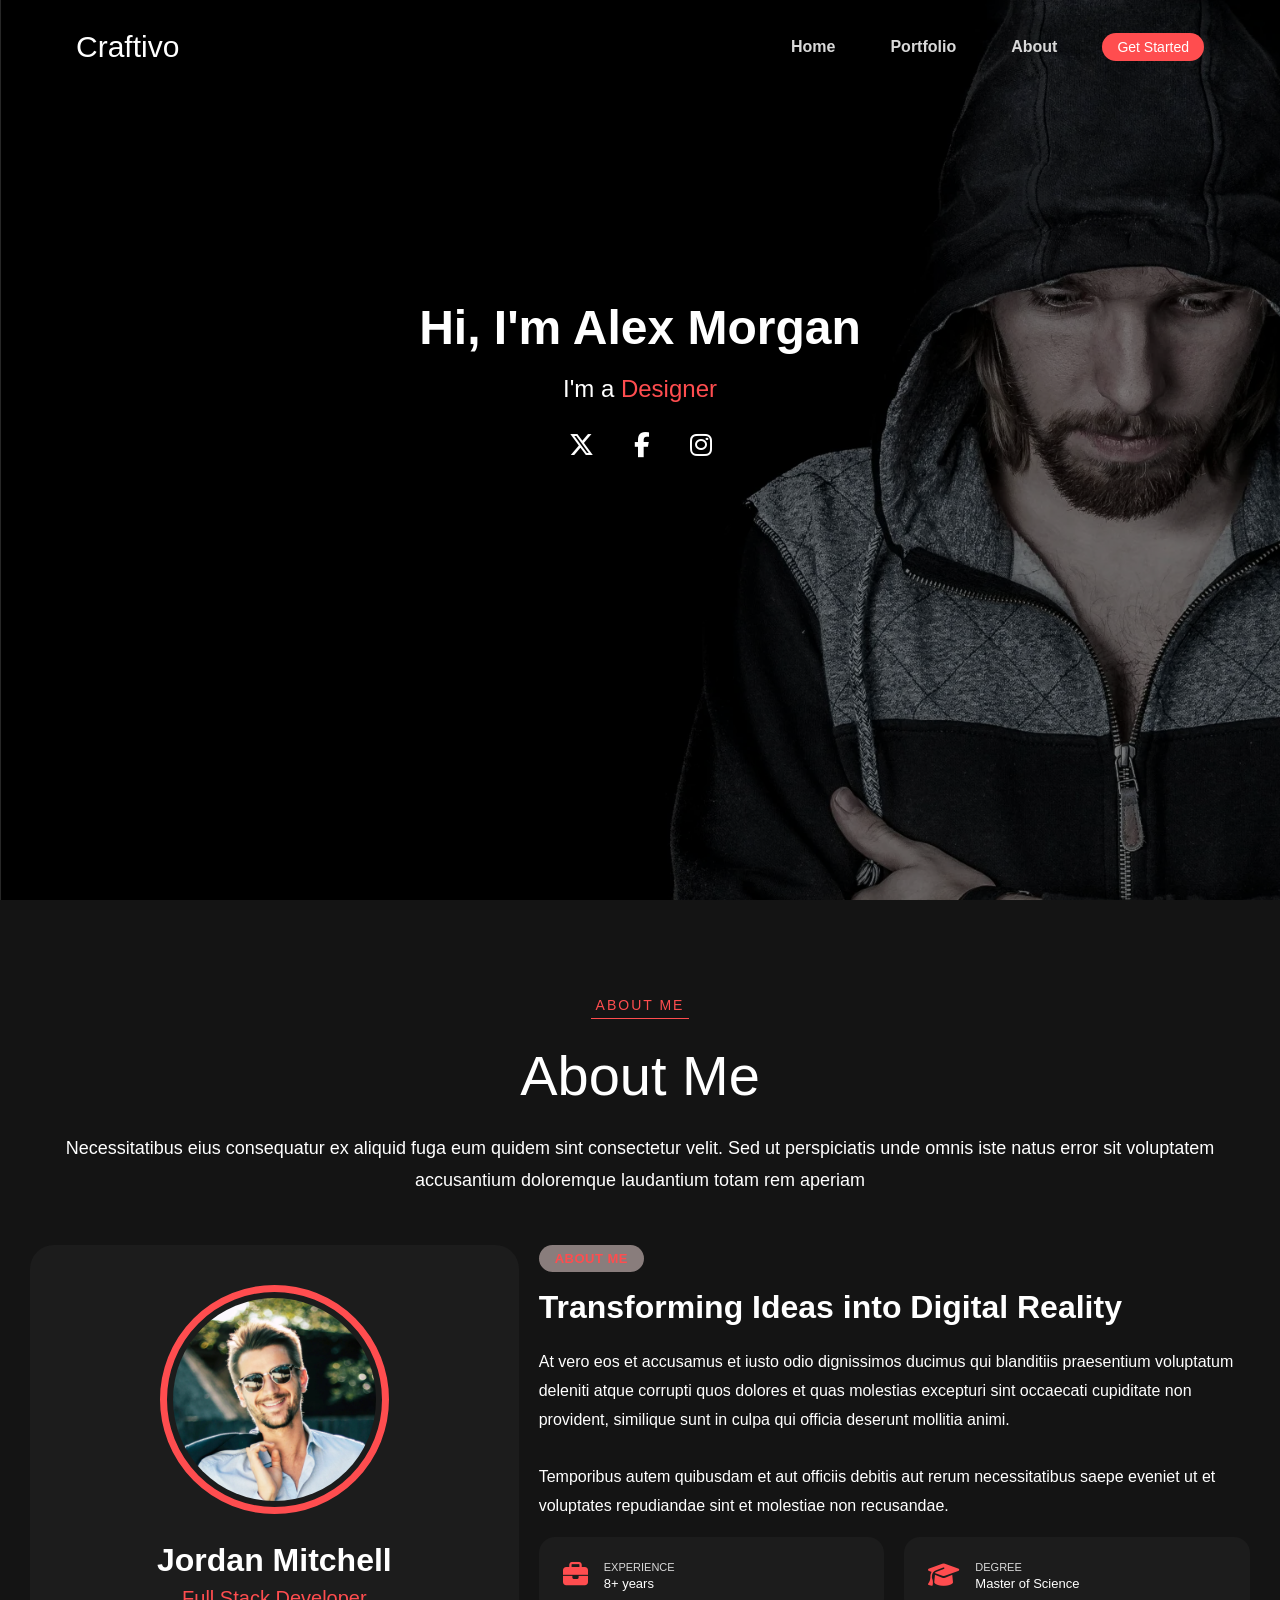
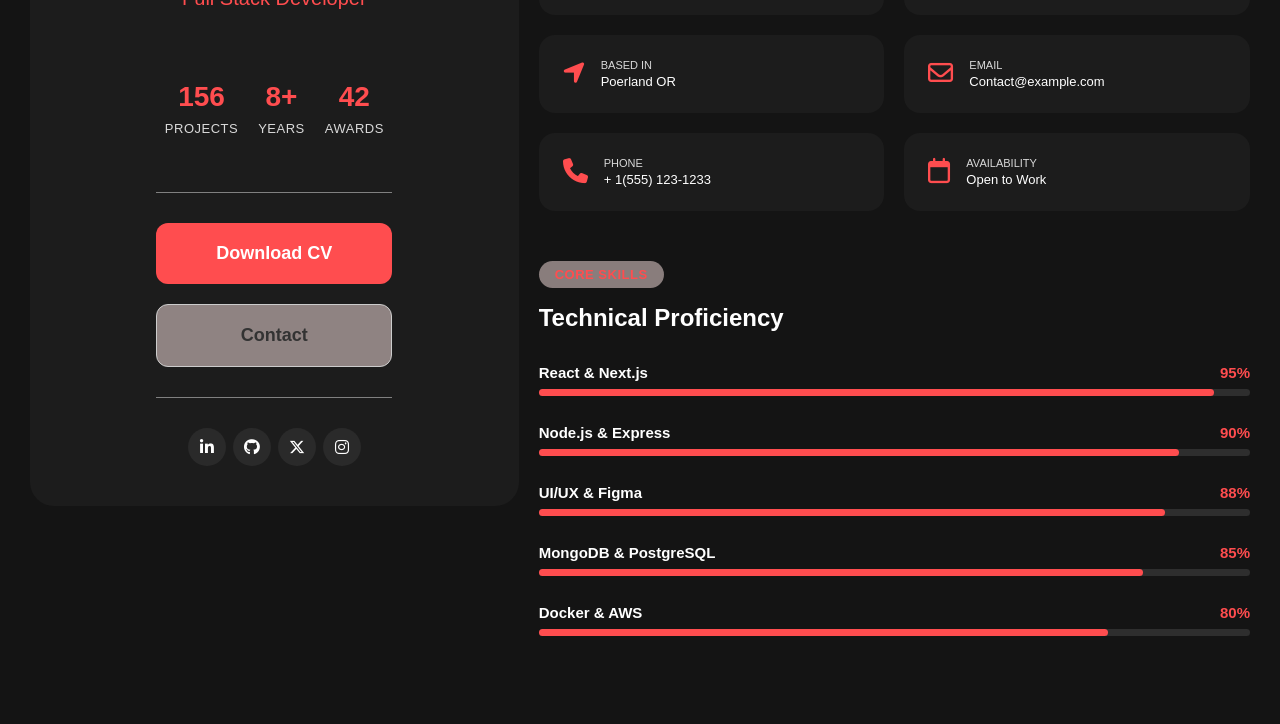
==== Craftivo/index.html @ c850dfc3 "20_Mar_heroSection_aboutSection" ====
<!DOCTYPE html>
<html lang="en">

<head>
    <meta charset="UTF-8">
    <meta name="viewport" content="width=device-width, initial-scale=1.0">
    <title>Craftivo </title>
    <link rel="stylesheet" href="style.css">
    <link rel="stylesheet" href="https://cdnjs.cloudflare.com/ajax/libs/font-awesome/6.5.0/css/all.min.css">
</head>

<body>

    <header class="top-header">
        <div class="header-container">

            <!-- LOGO -->
            <a href="#" class="header-logo">
                <h1>Craftivo</h1>
            </a>

            <!-- NAVIGATION -->
            <nav class="nav-bar">
                <ul class="nav-links">
                    <li><a href="">Home</a></li>
                    <li><a href="">Portfolio</a></li>
                    <li><a href="">About</a></li>
                </ul>

                <a href="#" class="cta-btn">Get Started</a>
            </nav>

        </div>
    </header>

    <!-- Hero -->
    <main>

        <section class="hero">
            <div class="hero-container">

                <h2>Hi, I'm Alex Morgan</h2>

                <p class="hero-role">
                    I'm a <span>Designer</span>
                </p>

                <div class="social-icons">
                    <i class="fa-brands fa-x-twitter"></i>
                    <i class="fa-brands fa-facebook-f"></i>
                    <i class="fa-brands fa-instagram"></i>
                    <!-- <i class="fa-brands fa-square-linkedin"></i> -->
                </div>

            </div>
        </section>

        <!-- About Me -->

        <section class="aboutMe-sec">
            <div class="aboutMe-txt-top">
                <p class="red-txt">
                    ABOUT ME
                </p>
                <h2>
                    About Me
                </h2>

                <p class="aboutMe-desc">
                    Necessitatibus eius consequatur ex aliquid fuga eum quidem sint consectetur velit. Sed ut
                    perspiciatis
                    unde omnis iste natus error sit voluptatem accusantium doloremque laudantium totam rem aperiam
                </p>
            </div>

            <div class="about-content">
                <!-- left -->
                <aside class="profile-card">
                    <div class="profile-img">
                        <img src="assets/profile_card.webp">
                    </div>

                    <h3>Jordan Mitchell</h3>
                    <p class="role">Full Stack Developer</p>

                    <div class="stats">
                        <div class="stat-item">
                            <h4>156</h4>
                            <span>Projects</span>
                        </div>
                        <div class="stat-item">
                            <h4>8+</h4>
                            <span>Years</span>
                        </div>
                        <div class="stat-item">
                            <h4>42</h4>
                            <span>Awards</span>
                        </div>
                    </div>
                    <div class="dwnd-contact-btn">
                        <a href="#" class="btn primary">Download CV</a>
                        <a href="#" class="btn secondary">Contact</a>
                    </div>

                    <div class="card-social-icons">
                        <i class="fa-brands fa-linkedin-in"></i>
                        <i class="fa-brands fa-github"></i>
                        <i class="fa-brands fa-x-twitter"></i>
                        <i class="fa-brands fa-instagram"></i>
                    </div>
                </aside>

                <!-- right -->
                <div class="about-right">
                    <header class="bio-section">
                        <h5 class="section-tag">ABOUT ME</h5>
                        <h2>
                            Transforming Ideas into Digital Reality
                        </h2>
                        <p>
                            At vero eos et accusamus et iusto odio dignissimos ducimus qui blanditiis praesentium
                            voluptatum deleniti atque corrupti quos dolores et quas molestias excepturi sint occaecati
                            cupiditate non provident, similique sunt in culpa qui officia deserunt mollitia animi.
                            <br><br>
                            Temporibus autem quibusdam et aut officiis debitis aut rerum necessitatibus saepe eveniet ut
                            et voluptates repudiandae sint et molestiae non recusandae.
                        </p>

                    </header>

                    <div class="details-grid">

                        <div class="detail-item">
                            <i class="fa-solid fa-briefcase"></i>
                            <div class="detail-text">
                                <span>
                                    EXPERIENCE
                                </span>
                                <strong>8+ years </strong>
                            </div>
                        </div>



                        <div class="detail-item">
                            <i class="fa-solid fa-graduation-cap"></i>
                            <div class="detail-text">
                                <span>
                                    DEGREE
                                </span>
                                <strong>Master of Science </strong>
                            </div>
                        </div>



                        <div class="detail-item">
                            <i class="fa-solid fa-location-arrow"></i>
                            <div class="detail-text">
                                <span>
                                    BASED IN
                                </span>
                                <strong> Poerland OR</strong>
                            </div>
                        </div>



                        <div class="detail-item">
                            <i class="fa-regular fa-envelope"></i>
                            <div class="detail-text">
                                <span>
                                    EMAIL
                                </span>
                                <strong> Contact@example.com</strong>
                            </div>
                        </div>



                        <div class="detail-item">
                            <i class="fa-solid fa-phone"></i>
                            <div class="detail-text">
                                <span>
                                    PHONE
                                </span>
                                <strong> + 1(555) 123-1233</strong>
                            </div>
                        </div>



                        <div class="detail-item">
                            <i class="fa-regular fa-calendar"></i>
                            <div class="detail-text">
                                <span>
                                    AVAILABILITY
                                </span>
                                <strong> Open to Work</strong>
                            </div>
                        </div>



                    </div>

                    
                    <div class="tech-proficiency">
                        <h5 class="section-tag">CORE SKILLS</h5>
                        <h2 class="skills-heading">Technical Proficiency</h2>

                        <div class="skill-list">

                            <div class="skill-item">
                                <div class="skill-label">
                                    <span>React & Next.js</span>
                                    <span class="skill-percent">95%</span>
                                </div>
                                <div class="skill-bar">
                                    <div class="skill-fill" style="width: 95%;"></div>
                                </div>
                            </div>

                            <div class="skill-item">
                                <div class="skill-label">
                                    <span>Node.js & Express</span>
                                    <span class="skill-percent">90%</span>
                                </div>
                                <div class="skill-bar">
                                    <div class="skill-fill" style="width: 90%;"></div>
                                </div>
                            </div>

                            <div class="skill-item">
                                <div class="skill-label">
                                    <span>UI/UX & Figma</span>
                                    <span class="skill-percent">88%</span>
                                </div>
                                <div class="skill-bar">
                                    <div class="skill-fill" style="width: 88%;"></div>
                                </div>
                            </div>

                            <div class="skill-item">
                                <div class="skill-label">
                                    <span>MongoDB & PostgreSQL</span>
                                    <span class="skill-percent">85%</span>
                                </div>
                                <div class="skill-bar">
                                    <div class="skill-fill" style="width: 85%;"></div>
                                </div>
                            </div>

                            <div class="skill-item">
                                <div class="skill-label">
                                    <span>Docker & AWS</span>
                                    <span class="skill-percent">80%</span>
                                </div>
                                <div class="skill-bar">
                                    <div class="skill-fill" style="width: 80%;"></div>
                                </div>
                            </div>

                        </div>
                    </div>
                </div>
            </div>
            </div>


        </section>





    </main>
</body>

</html>
---- Craftivo/style.css ----
*{
    margin:0;
    padding:0;
    box-sizing:border-box;
}

body{
    font-family: Arial, Helvetica, sans-serif;
}


/* CENTER CONTENT */
.header-container{
    padding: 0 12px;
    width:90%;
    max-width:1200px;
    margin:auto;
    
}

.top-header{
    position: absolute;
    padding:30px 0;
    z-index: 1000;
    background: transparent;
    top:0;
    /* left:0; */
    width:100%; 
    color: white;
    
}

/* FLEX LAYOUT */
.top-header .header-container{
    display:flex;
    justify-content:space-between;
    align-items:center;
}

.header-logo{
    text-decoration:none;
    color:white;
}

.header-logo h1{
    font-size:30px;
    margin: 0;
    font-weight: 400;
    
}

.nav-bar{
    display:flex;
    align-items:center;
    gap:30px;

   
}

.nav-links{
    list-style:none;
    display:flex;
    gap:25px;
}

.nav-links a{
    text-decoration:none;
    color:#d9d9d9;
    font-weight:600;
    padding: 18px 15px; 
    font-size: 16px;
}

.cta-btn{
    text-decoration:none;
    background:#ff4d4f;
    color:white;
    padding:6px 15px;
    border-radius:50px;
    font-size:14px;
    
}

.nav-links li a:hover{
    color: #ff4d4f;
}



@media (max-width: 1024px){
    
}

@media (max-width:768px){
    .nav-links{
        
        display: none;
    }
}

@media (max-width: 480px){
    .nav-links{
        display: none;
    }
}


/* Hero */

.hero{
    box-sizing: border-box;
    width: 100%;
    padding-top: 150px;
    height: 100vh;  
    background-image: url("assets/profile-bg-5.webp");
    color: white;
    background-size: cover;
    background-repeat: no-repeat;
    position: relative;
    

}

.hero-container{
    max-width: 100%;
    position: relative;
    z-index: 2;
    display: flex;
    flex-direction: column;
    align-items: center;
    gap: 20px;
    text-align: center;
    top:20%;
}

.hero-container h2{
    font-size: 48px;
    font-weight: 700;
    color: white;
    
    
}

.hero-container p{
    font-size: 24px;
}

.hero::before{
    content:"";
    position:absolute;
    inset:0;
    background:rgba(0,0,0,0.5);
}

.hero-role span{
    color: #ff4d4f;
}

.social-icons{
    display: flex;
    gap: 20px;
}
.social-icons i {
    font-size: 25px;
    /* border: 1px solid white; */
    background: transparent;
    border-radius: 50%;
    padding: 10px;
}


@media (max-width: 1024px) {
    .hero-container h2 {
        font-size: 42px;
    }
 
    .hero-container p {
        font-size: 22px;
    }
    .hero{
        background-position: center;
        background-size: cover;
    }
}
 
@media (max-width: 768px) {
    .hero {
        background-position: center;
        height: 100vh;
    }
 
    .hero-container h2 {
        font-size: 36px;
    }
 
    .hero-container p {
        font-size: 20px;
    }
 
    .social-icons i {
        font-size: 20px;
    }
}
 
@media (max-width: 480px) {
    .hero {
        background-position: center;
        text-align: center;
    }
 
    .hero-container {
        justify-content: center;
        align-items: center;
        width: 100%;
        top: 15%;
    }
 
    .hero-container h2 {
        font-size: 28px;
    }
 
    .hero-role {
        font-size: 18px;
    }
 
    .social-icons i {
        font-size: 16px;
    }
}

                /* About Me Section */

.aboutMe-sec{
    background: #141414;
    color: white;
    max-width: 100%;
    padding: 60px 0;
    box-sizing: border-box;
}

.aboutMe-txt-top{
    text-align: center;
    margin: 32px;
    display: flex;
    flex-direction: column;
    align-items: center;
    justify-content: center;
    gap: 24px;
    box-sizing: border-box;
}

.red-txt{
    font-size: 14px;
    color: #ff4d4f;
    font-weight: 400px;
    letter-spacing: 2px;
    border-bottom: 1px solid #ff4d4f;
    padding: 5px;
}

.aboutMe-txt-top h2{
    font-size: 56px;
    font-weight: 300;
}

.aboutMe-desc{
padding: 0 18px;
font-size: 18px;
line-height: 1.8;
color: color-mix(in srgb, var(--default-color), transparent 25%);
text-align: center;
}
        /* About me section left */

.about-content{
    display: flex;
    gap:20px;
    align-items: flex-start;
    /* background: ; */
    margin:48px 30px 0;
    
}

.profile-card{
    box-sizing: border-box;
    background: #1c1c1c;
    padding:40px;
    border-radius: 24px;
    /* position: sticky; */
    top: 100px;
    display: flex;
    flex-direction: column;
    align-items: center;
    justify-content: center;
}

.profile-img{
        width: 80%;
        height: 80%;
    margin: 0 auto 24px;
    align-self: center;
    box-sizing: border-box;
    text-align: center;

}

.profile-img img{
    align-self: center;
    width:70%;
    height: 70%;
    border: 7px solid #ff4d4f;
    border-radius: 50%;
    padding: 6px;
    
}

.profile-card h3{
    font-size: 200%;
    font-weight: 700;
    margin-bottom: 8px;
    text-align: center;
}

.profile-card .role{
    font-size: 20px;
    color: #ff4d4f;
    margin-bottom: 16px;
    font-weight: 500;
}

.stats {
    display: flex;
    justify-content: space-between;
    margin: 25px 0;
    gap:20px;
    padding: 30px 0;
    /* border-bottom: 1px solid #d9d9d9; */
}

.stat-item{
    text-align: center;
}

.stats h4 {
    font-size: 28px;
    font-weight: 700;
    color: #ff4d4f;
    margin-bottom: 6px;
}

.stats span {
    font-size: 13px;
    color: #d9d9d9;
    text-transform: uppercase;
    letter-spacing: 0.5px;
    margin: 0;
}

.dwnd-contact-btn{
    display: flex;
    flex-direction: column;
    gap: 10px;
    padding: 30px 0;
    border-top: 1px  solid gray;
    border-bottom: 1px  solid gray;
    margin: 0;
}
.btn {
    
    text-align: center;
    display: block;
    text-decoration: none;
    padding: 20px 60px;
    border-radius: 12px;
    margin-top: 10px;
    font-weight: 600;
    text-decoration: none;
    transition: all 0.3s ease;
    font-size: 18px;
    transition: 0.3s ease;
}
.btn:hover{
    transform: translateY(-3px);
    /* background: #8f8382; */
}

.primary {
    background: #ff4d4f;
    color: white;
    margin: 0;
}

.secondary {
    border: 1px solid #ccc;
    color: #333;
    background: #8f8382;
}

.card-social-icons{
    display: flex;
    padding-top: 30px;
    gap: 7px;
}

.card-social-icons i {

    font-size: 16px;
    color: white;
    background: #2a2a2a;
    border-radius: 50%;
    width: 38px;
    height: 38px;
    display: flex;
    align-items: center;
    justify-content: center;
    cursor: pointer;
    transition: 0.2s;
}

.card-social-icons i:hover {
    background: #ff4d4f;
}



/* About section right */
.about-right{
    background: #141414;
    box-sizing: border-box;
}


   .section-tag {
    display: inline-block;
    padding: 6px 16px;
    color: #ff4d4f;
    font-size: 13px;
    font-weight: 600;
    text-transform: uppercase;
    letter-spacing: 0.5px;
    margin-bottom: 16px;
    border-radius: 20px;
    background: #8f8382f3 ;
}

.bio-section h2 {
    font-size: 32px;
    font-weight: 700;
    color: white;
    margin-bottom: 22px;
    line-height: 1.2;
} 

.bio-section p{
    font-size: 16px;
    line-height: 1.8;
    color: white;
    margin-bottom: 16px;
}

.details-grid{
    display: grid;
    grid-template-columns: repeat(2, 1fr);
    gap: 20px;
    margin-bottom: 50px;

}


.detail-item{
    padding: 24px;
    display:flex;
    align-items: center;
    gap:16px;
    background: #1c1c1c;
    border: 1px solid #d9d9d9 transparent 92%;
    transition: 0.3s ease;
    border-radius: 16px;
    transition: 0.3s ease;
    cursor: pointer;
}

.detail-item:hover{
    transform: translateY(-3px);
    border: 1px solid #ff4d4f;
}

.detail-item i{
    font-size: 25px;
    color: #ff4d4f;
}

.detail-text{
    display: flex;
    flex-direction: column;
    gap: 3px;
}

.detail-text span{
    font-size: 11px;
    color: #d9d9d9;
}

.detail-text strong{
    font-size: 13px;
    font-weight: 100;
}

@media (max-width: 1024px) {
    .aboutMe-txt-top h2 { font-size: 44px; }
 
    .about-content {
        margin: 40px 20px 0;
        gap: 16px;
    }
 
    .profile-card {
        width: 260px;
        padding: 28px 18px;
    }
 
    .bio-section h2 { font-size: 26px; }
 
    /* 2-col grid stays, fits well at 1024 */
    .details-grid { grid-template-columns: repeat(2, 1fr); }
}
 
@media (max-width: 768px) {
    .aboutMe-txt-top h2 { font-size: 36px; }
    .aboutMe-desc { font-size: 16px; }
 
    
    .about-content {
        flex-direction: column;
        align-items: center;
        margin: 32px 16px 0;
        gap: 28px;
    }
 
    .profile-card {
        position: static;   
        width: 100%;
        max-width: 500px;
        padding: 32px 24px;
    }
    
    .stats{
        padding: 30px 0;
        gap: 20px;
        margin:0;
        width: 100%;
    }

    .dwnd-contact-btn{
        width:100%;
    }
   
    .profile-card .card-social-icons {
        display: flex;
    }
 
    .about-right { 
        width: 100%; 
        padding: 20px;
    }
 
    
    .details-grid { grid-template-columns: 1fr; }
}
 
@media (max-width: 480px) {
    .aboutMe-sec { padding: 40px 0 60px; }
 
    .aboutMe-txt-top {
        gap: 16px;
        margin: 20px auto;
    }
 
    .aboutMe-txt-top h2 { font-size: 26px; }
    .aboutMe-desc { font-size: 14px; }
 
    .about-content {
        margin: 20px 12px 0;
        gap: 20px;
    }
 
    .profile-card {
        border-radius: 16px;
        padding: 24px 16px;
    }
 
    .profile-img img {
        width: 110px;
        height: 110px;
    }
 
    .profile-card h3 { font-size: 20px; }
    .profile-card .role { font-size: 14px; }
    .stats h4 { font-size: 22px; }
    .stats span { font-size: 11px; }
 
    .btn {
        font-size: 14px;
        padding: 12px 16px;
    }
 
    .bio-section h2 { font-size: 22px; }
    .bio-section p  { font-size: 14px; }
 
    .details-grid { gap: 10px; }
 
    .detail-item {
        padding: 14px;
        border-radius: 12px;
    }
 
    .detail-item i    { font-size: 18px; }
    .detail-text strong { font-size: 13px; }
}

                /*About Me right> tech proficinecy  */
 
.tech-proficiency {
    margin-top: 40px;
}

.skills-heading {
    font-size: 24px;
    font-weight: 700;
    color: white;
    margin-bottom:32px;
    
}

.skill-list {
    display: flex;
    flex-direction: column;
    /* gap: 22px; */
    /* margin-bottom: 28px; */
}

.skill-item {
    display: flex;
    flex-direction: column;
    gap: 8px;
    margin-bottom: 28px;
}

.skill-label {
    display: flex;
    justify-content: space-between;
    font-size: 15px;
    font-weight: 400;
}
 
.skill-label span {
    font-size: 15px;
    font-weight: 600;
    color: white;
}
 
.skill-percent {
    color: #ff4d4f !important;
}
 
.skill-bar {
    width: 100%;
    height: 7px;
    background: #2e2e2e;
    border-radius: 9px;
}
 

.skill-fill {
    height: 100%;
    background: #ff4d4f;
    border-radius: 9px;
}
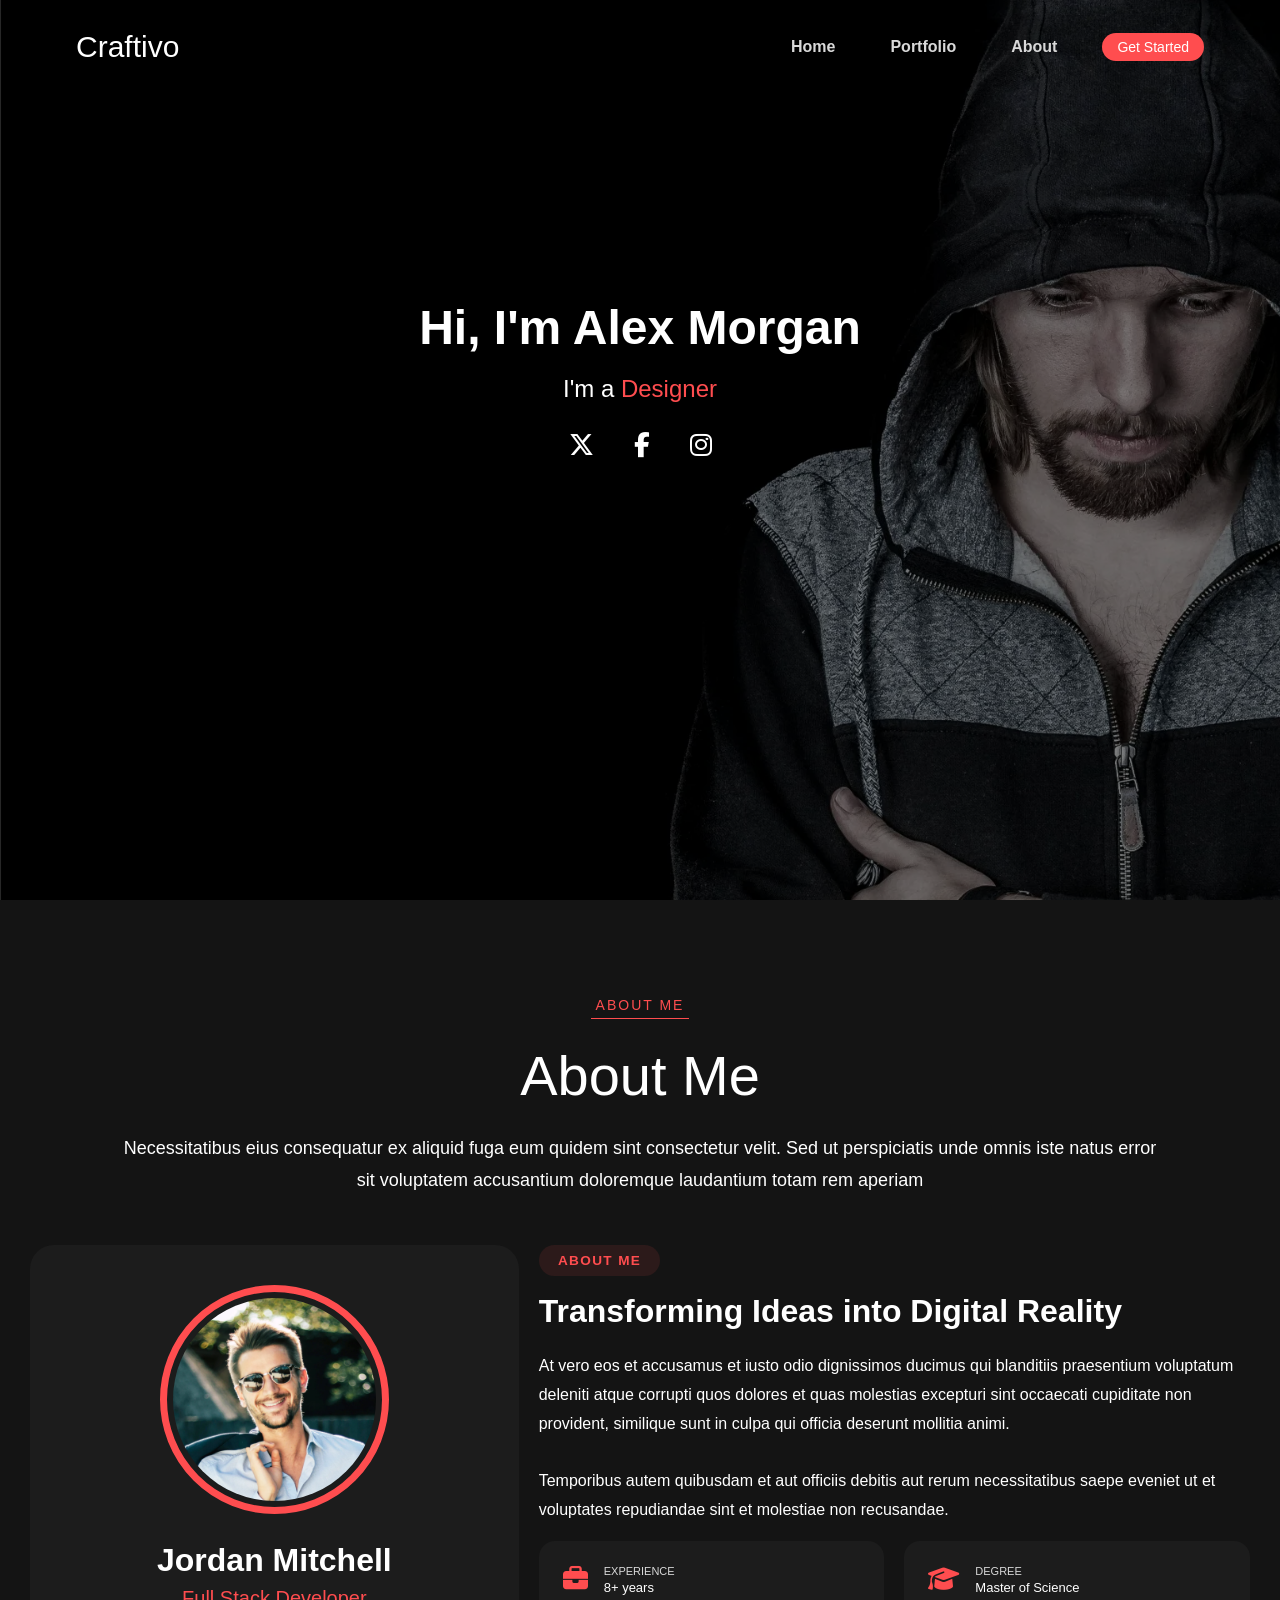
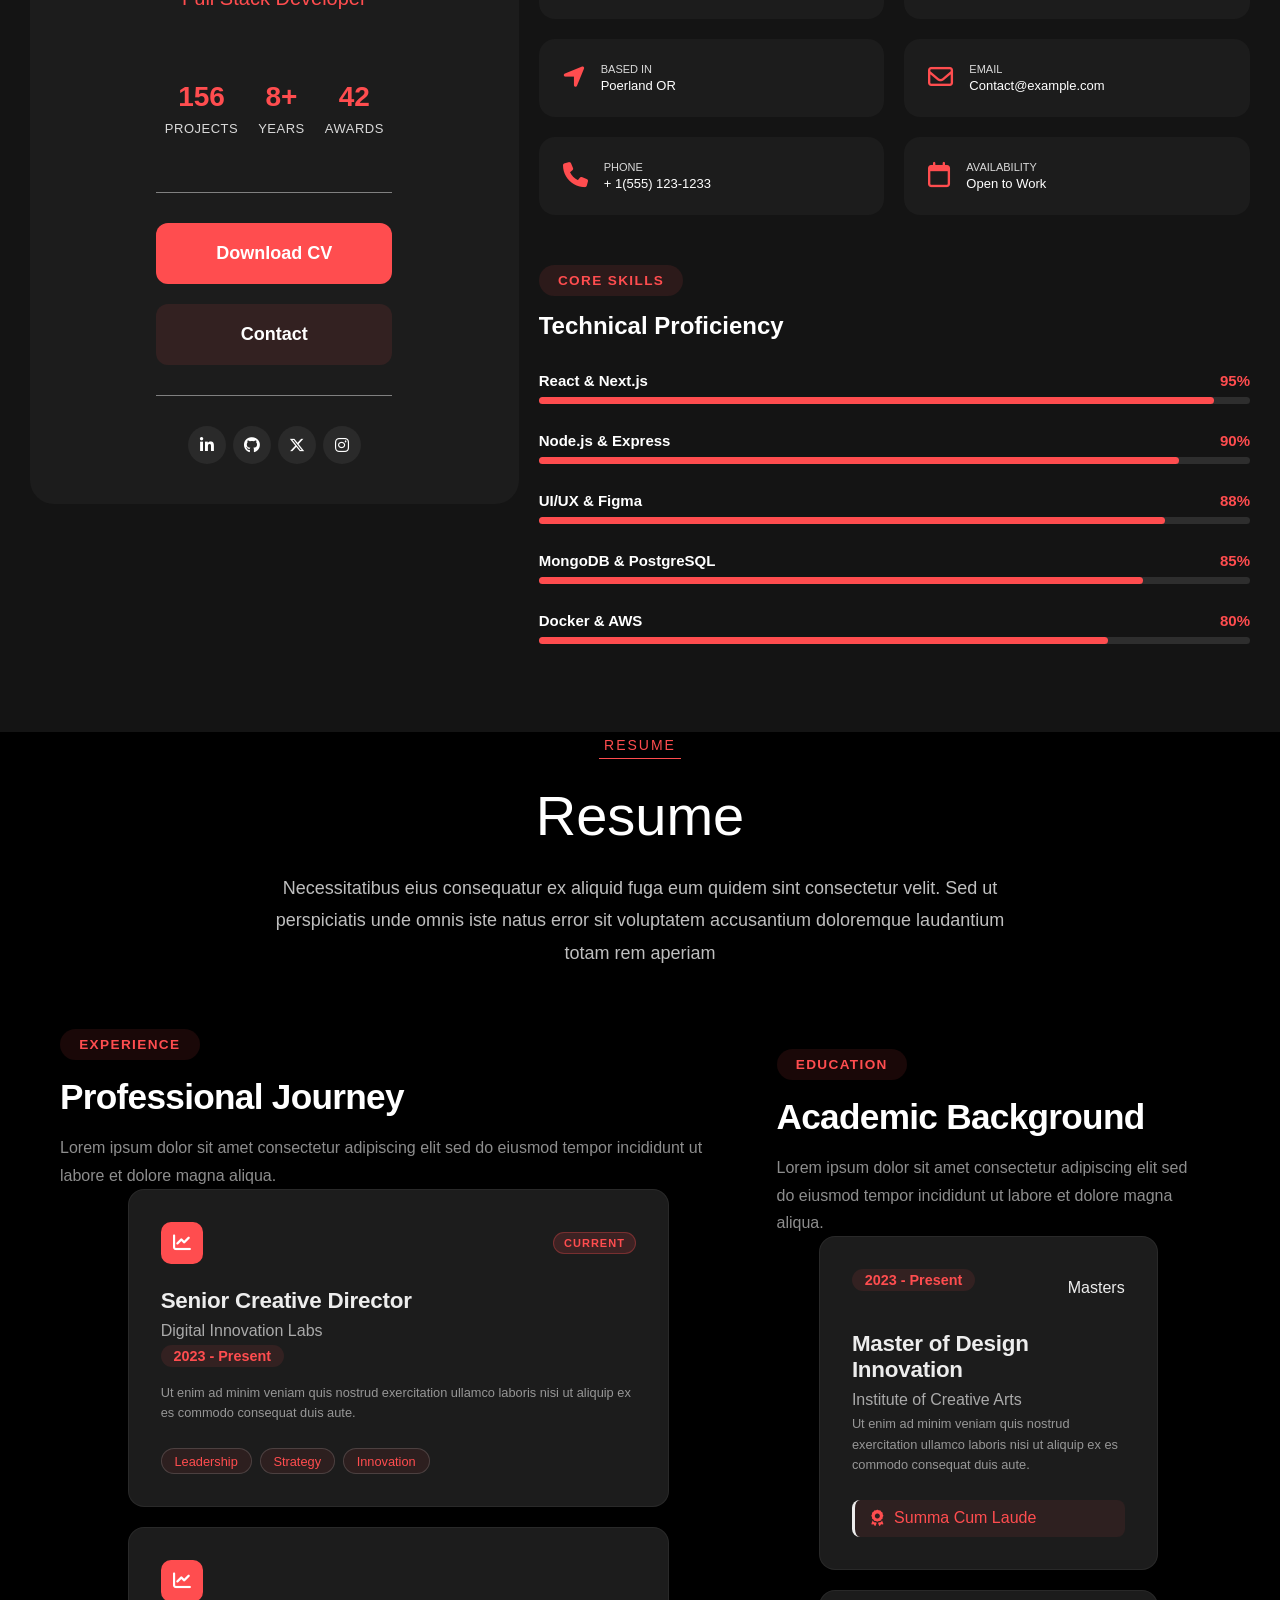
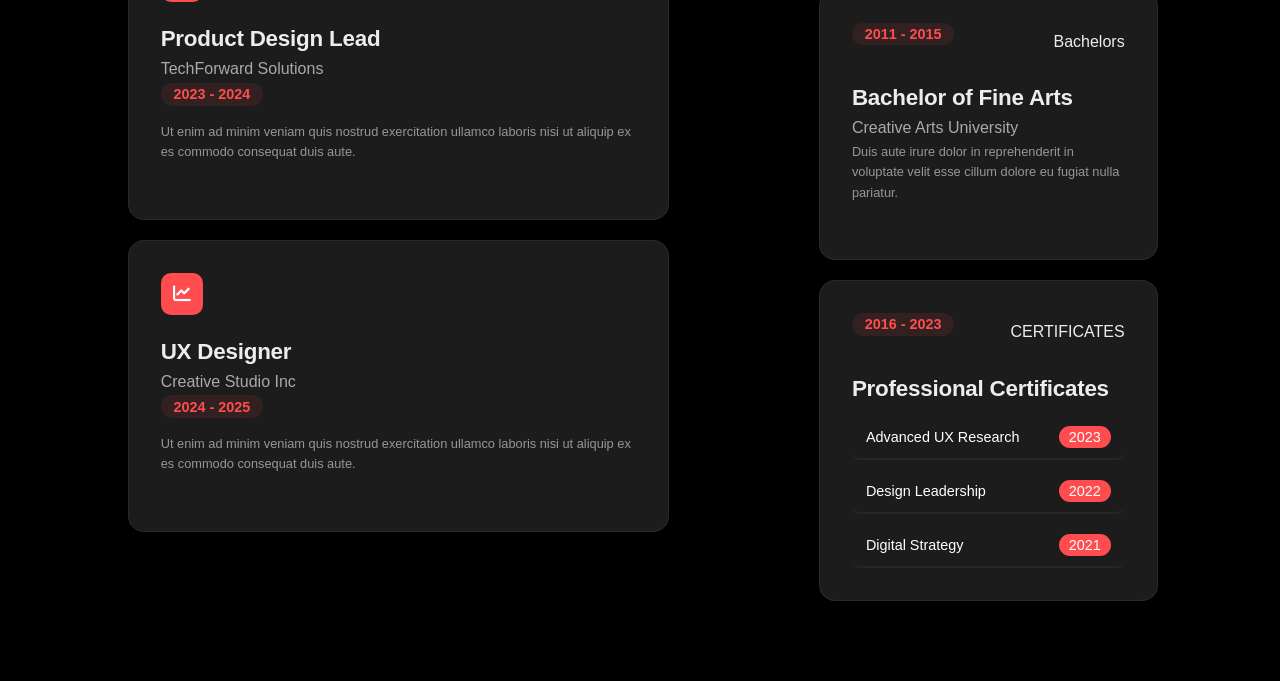
==== commit d08a5dcd: "Added Resume Section and responsive for above sections" ====
--- a/Craftivo/index.html
+++ b/Craftivo/index.html
@@ -204,7 +204,7 @@
 
                     </div>
 
-                    
+
                     <div class="tech-proficiency">
                         <h5 class="section-tag">CORE SKILLS</h5>
                         <h2 class="skills-heading">Technical Proficiency</h2>
@@ -270,6 +270,165 @@
 
         </section>
 
+        <section class="resume-section">
+
+            
+                <div class="resume-txt-top">
+                <p class="resume-red-txt">
+                    RESUME
+                </p>
+                <h2>
+                    Resume
+                </h2>
+
+                <p class="resume-desc">
+                    Necessitatibus eius consequatur ex aliquid fuga eum quidem sint consectetur velit. Sed ut
+                    perspiciatis
+                    unde omnis iste natus error sit voluptatem accusantium doloremque laudantium totam rem aperiam
+                </p>
+            </div>
+            
+
+            <div class="resume-content">
+                <!-- Resume Left -->
+
+                <div class="resume-content-left">
+
+                    <div class="resume-left heading">
+                        <h5 class="section-tag">EXPERIENCE</h5>
+                        <h2 class="resume-title">Professional Journey</h2>
+                        <p class="resume-dec">Lorem ipsum dolor sit amet consectetur adipiscing elit sed do eiusmod
+                            tempor
+                            incididunt ut labore et dolore magna aliqua.</p>
+                    </div>
+                    <!--Resume Left cards  -->
+                    <div class="resume-card-section">
+
+                        <div class="resume-card">
+                            <div class="resume-card-header">
+                                <div class="resume-icon">
+                                    <i class="fa-solid fa-chart-line"></i>
+                                </div>
+                                <span class="resume-badge current">CURRENT</span>
+                            </div>
+                            <h3>Senior Creative Director</h3>
+                            <p class="resume-company">Digital Innovation Labs</p>
+                            <span class="resume-date">2023 - Present</span>
+                            <p class="resume-card-desc">Ut enim ad minim veniam quis nostrud exercitation ullamco
+                                laboris nisi ut aliquip ex es commodo consequat duis aute.</p>
+                            <div class="resume-tags">
+                                <button class="tag">Leadership</button>
+                                <button class="tag">Strategy</button>
+                                <button class="tag">Innovation</button>
+                            </div>
+                        </div>
+
+                        <div class="resume-card">
+                            <div class="resume-card-header">
+                                <div class="resume-icon">
+                                    <i class="fa-solid fa-chart-line"></i>
+                                </div>
+                                
+                            </div>
+                            <h3>Product Design Lead</h3>
+                            <p class="resume-company">TechForward Solutions</p>
+                            <span class="resume-date">2023 - 2024</span>
+                            <p class="resume-card-desc">Ut enim ad minim veniam quis nostrud exercitation ullamco
+                                laboris nisi ut aliquip ex es commodo consequat duis aute.</p>
+
+                        </div>
+
+                        <div class="resume-card">
+                            <div class="resume-card-header">
+                                <div class="resume-icon">
+                                    <i class="fa-solid fa-chart-line"></i>
+                                </div>
+                                <!-- <span class="resume-badge current">CURRENT</span> -->
+                            </div>
+                            <h3>UX Designer</h3>
+                            <p class="resume-company">Creative Studio Inc</p>
+                            <span class="resume-date">2024 - 2025</span>
+                            <p class="resume-card-desc">Ut enim ad minim veniam quis nostrud exercitation ullamco
+                                laboris nisi ut aliquip ex es commodo consequat duis aute.</p>
+
+                        </div>
+
+                    </div>
+                </div>
+
+                <!-- Resume Right -->
+                <div class="resume-content-right">
+
+                    <div class="resume-left heading">
+                        <h5 class="section-tag">Education</h5>
+                        <h2 class="resume-title">Academic Background</h2>
+                        <p class="resume-dec">Lorem ipsum dolor sit amet consectetur adipiscing elit sed do eiusmod
+                            tempor
+                            incididunt ut labore et dolore magna aliqua.</p>
+                    </div>
+
+                    <div class="resume-card-section">
+
+                        <div class="resume-card">
+                            <div class="resume-card-header">
+                                <span class="resume-date">2023 - Present</span>
+                                <span class="resume-degree">Masters</span>
+                            </div>
+                            <h3>Master of Design Innovation</h3>
+                            <p class="resume-company">Institute of Creative Arts</p>
+
+                            <p class="resume-card-desc">Ut enim ad minim veniam quis nostrud exercitation ullamco
+                                laboris nisi ut aliquip ex es commodo consequat duis aute.</p>
+                            <div class="timeline-award">
+                                <i class="fa-solid fa-award"></i>
+                                <span>Summa Cum Laude</span>
+                            </div>
+
+                        </div>
+
+                        <div class="resume-card">
+                            <div class="resume-card-header">
+                                <span class="resume-date">2011 - 2015</span>
+                                <span class="resume-degree">Bachelors</span>
+                            </div>
+                            <h3>Bachelor of Fine Arts</h3>
+                            <p class="resume-company">Creative Arts University</p>
+
+                            <p class="resume-card-desc">Duis aute irure dolor in reprehenderit in voluptate velit esse
+                                cillum dolore eu fugiat nulla pariatur.</p>
+
+
+                        </div>
+
+                        <div class="resume-card">
+                            <div class="resume-card-header">
+                                <span class="resume-date">2016 - 2023</span>
+                                <span class="resume-degree">CERTIFICATES</span>
+                            </div>
+                            <h3>Professional Certificates</h3>
+                            <div class="certicates-list">
+                                <div class="cert-item">
+                                    <span>Advanced UX Research</span>
+                                    <span class="cert-year">2023</span>
+                                </div>
+                                <div class="cert-item">
+                                    <span>Design Leadership</span>
+                                    <span class="cert-year">2022</span>
+                                </div>
+                                <div class="cert-item">
+                                    <span>Digital Strategy</span>
+                                    <span class="cert-year">2021</span>
+                                </div>
+                            </div>
+
+                        </div>
+                    </div>
+
+                </div>
+            </div>
+
+        </section>
+
 
 
 
--- a/Craftivo/style.css
+++ b/Craftivo/style.css
@@ -1,106 +1,103 @@
-
-*{
-    margin:0;
-    padding:0;
-    box-sizing:border-box;
-}
-
-body{
+* {
+    margin: 0;
+    padding: 0;
+    box-sizing: border-box;
+}
+
+body {
     font-family: Arial, Helvetica, sans-serif;
 }
 
 
 /* CENTER CONTENT */
-.header-container{
+.header-container {
     padding: 0 12px;
-    width:90%;
-    max-width:1200px;
-    margin:auto;
-    
-}
-
-.top-header{
+    width: 90%;
+    max-width: 1200px;
+    margin: auto;
+
+}
+
+.top-header {
     position: absolute;
-    padding:30px 0;
+    padding: 30px 0;
     z-index: 1000;
     background: transparent;
-    top:0;
+    top: 0;
     /* left:0; */
-    width:100%; 
-    color: white;
-    
+    width: 100%;
+    color: white;
+
 }
 
 /* FLEX LAYOUT */
-.top-header .header-container{
-    display:flex;
-    justify-content:space-between;
-    align-items:center;
-}
-
-.header-logo{
-    text-decoration:none;
-    color:white;
-}
-
-.header-logo h1{
-    font-size:30px;
+.top-header .header-container {
+    display: flex;
+    justify-content: space-between;
+    align-items: center;
+}
+
+.header-logo {
+    text-decoration: none;
+    color: white;
+}
+
+.header-logo h1 {
+    font-size: 30px;
     margin: 0;
     font-weight: 400;
-    
-}
-
-.nav-bar{
-    display:flex;
-    align-items:center;
-    gap:30px;
-
-   
-}
-
-.nav-links{
-    list-style:none;
-    display:flex;
-    gap:25px;
-}
-
-.nav-links a{
-    text-decoration:none;
-    color:#d9d9d9;
-    font-weight:600;
-    padding: 18px 15px; 
+
+}
+
+.nav-bar {
+    display: flex;
+    align-items: center;
+    gap: 30px;
+
+
+}
+
+.nav-links {
+    list-style: none;
+    display: flex;
+    gap: 25px;
+}
+
+.nav-links a {
+    text-decoration: none;
+    color: #d9d9d9;
+    font-weight: 600;
+    padding: 18px 15px;
     font-size: 16px;
 }
 
-.cta-btn{
-    text-decoration:none;
-    background:#ff4d4f;
-    color:white;
-    padding:6px 15px;
-    border-radius:50px;
-    font-size:14px;
-    
-}
-
-.nav-links li a:hover{
-    color: #ff4d4f;
-}
-
-
-
-@media (max-width: 1024px){
-    
-}
-
-@media (max-width:768px){
-    .nav-links{
-        
+.cta-btn {
+    text-decoration: none;
+    background: #ff4d4f;
+    color: white;
+    padding: 6px 15px;
+    border-radius: 50px;
+    font-size: 14px;
+
+}
+
+.nav-links li a:hover {
+    color: #ff4d4f;
+}
+
+
+
+@media (max-width: 1024px) {}
+
+@media (max-width:768px) {
+    .nav-links {
+
         display: none;
     }
 }
 
-@media (max-width: 480px){
-    .nav-links{
+@media (max-width: 480px) {
+    .nav-links {
         display: none;
     }
 }
@@ -108,21 +105,21 @@
 
 /* Hero */
 
-.hero{
+.hero {
     box-sizing: border-box;
     width: 100%;
     padding-top: 150px;
-    height: 100vh;  
+    height: 100vh;
     background-image: url("assets/profile-bg-5.webp");
     color: white;
     background-size: cover;
     background-repeat: no-repeat;
     position: relative;
-    
-
-}
-
-.hero-container{
+
+
+}
+
+.hero-container {
     max-width: 100%;
     position: relative;
     z-index: 2;
@@ -131,42 +128,51 @@
     align-items: center;
     gap: 20px;
     text-align: center;
-    top:20%;
-}
-
-.hero-container h2{
+    top: 20%;
+}
+
+.hero-container h2 {
     font-size: 48px;
     font-weight: 700;
     color: white;
-    
-    
-}
-
-.hero-container p{
+
+
+}
+
+.hero-container p {
     font-size: 24px;
 }
 
-.hero::before{
-    content:"";
-    position:absolute;
-    inset:0;
-    background:rgba(0,0,0,0.5);
-}
-
-.hero-role span{
-    color: #ff4d4f;
-}
-
-.social-icons{
+.hero::before {
+    content: "";
+    position: absolute;
+    inset: 0;
+    background: rgba(0, 0, 0, 0.5);
+}
+
+.hero-role span {
+    color: #ff4d4f;
+}
+
+.social-icons {
     display: flex;
     gap: 20px;
-}
+    transition: 0.3s ease;
+}
+
+.social-icons i:hover {
+    background: #ff4d4f;
+    transform: translateY(-3px);
+}
+
 .social-icons i {
     font-size: 25px;
     /* border: 1px solid white; */
     background: transparent;
     border-radius: 50%;
     padding: 10px;
+    transition: 0.3s ease;
+    cursor: pointer;
 }
 
 
@@ -174,64 +180,65 @@
     .hero-container h2 {
         font-size: 42px;
     }
- 
+
     .hero-container p {
         font-size: 22px;
     }
-    .hero{
+
+    .hero {
         background-position: center;
         background-size: cover;
     }
 }
- 
+
 @media (max-width: 768px) {
     .hero {
         background-position: center;
         height: 100vh;
     }
- 
+
     .hero-container h2 {
         font-size: 36px;
     }
- 
+
     .hero-container p {
         font-size: 20px;
     }
- 
+
     .social-icons i {
         font-size: 20px;
     }
 }
- 
+
 @media (max-width: 480px) {
     .hero {
         background-position: center;
         text-align: center;
     }
- 
+
     .hero-container {
         justify-content: center;
         align-items: center;
         width: 100%;
         top: 15%;
     }
- 
+
     .hero-container h2 {
         font-size: 28px;
     }
- 
+
     .hero-role {
         font-size: 18px;
     }
- 
+
     .social-icons i {
         font-size: 16px;
     }
 }
 
-                /* About Me Section */
-
-.aboutMe-sec{
+/* About Me Section */
+
+.aboutMe-sec {
     background: #141414;
     color: white;
     max-width: 100%;
@@ -239,9 +246,9 @@
     box-sizing: border-box;
 }
 
-.aboutMe-txt-top{
+.aboutMe-txt-top {
     text-align: center;
-    margin: 32px;
+    margin: 32px 102px;
     display: flex;
     flex-direction: column;
     align-items: center;
@@ -250,7 +257,7 @@
     box-sizing: border-box;
 }
 
-.red-txt{
+.red-txt {
     font-size: 14px;
     color: #ff4d4f;
     font-weight: 400px;
@@ -259,33 +266,35 @@
     padding: 5px;
 }
 
-.aboutMe-txt-top h2{
+.aboutMe-txt-top h2 {
     font-size: 56px;
     font-weight: 300;
-}
-
-.aboutMe-desc{
-padding: 0 18px;
-font-size: 18px;
-line-height: 1.8;
-color: color-mix(in srgb, var(--default-color), transparent 25%);
-text-align: center;
-}
-        /* About me section left */
-
-.about-content{
-    display: flex;
-    gap:20px;
+
+}
+
+.aboutMe-desc {
+    padding: 0 18px;
+    font-size: 18px;
+    line-height: 1.8;
+    color: color-mix(in srgb, var(--default-color), transparent 25%);
+    text-align: center;
+}
+
+/* About me section left */
+
+.about-content {
+    display: flex;
+    gap: 20px;
     align-items: flex-start;
     /* background: ; */
-    margin:48px 30px 0;
-    
-}
-
-.profile-card{
+    margin: 48px 30px 0;
+
+}
+
+.profile-card {
     box-sizing: border-box;
     background: #1c1c1c;
-    padding:40px;
+    padding: 40px;
     border-radius: 24px;
     /* position: sticky; */
     top: 100px;
@@ -295,9 +304,9 @@
     justify-content: center;
 }
 
-.profile-img{
-        width: 80%;
-        height: 80%;
+.profile-img {
+    width: 80%;
+    height: 80%;
     margin: 0 auto 24px;
     align-self: center;
     box-sizing: border-box;
@@ -305,24 +314,24 @@
 
 }
 
-.profile-img img{
+.profile-img img {
     align-self: center;
-    width:70%;
+    width: 70%;
     height: 70%;
     border: 7px solid #ff4d4f;
     border-radius: 50%;
     padding: 6px;
-    
-}
-
-.profile-card h3{
+
+}
+
+.profile-card h3 {
     font-size: 200%;
     font-weight: 700;
     margin-bottom: 8px;
     text-align: center;
 }
 
-.profile-card .role{
+.profile-card .role {
     font-size: 20px;
     color: #ff4d4f;
     margin-bottom: 16px;
@@ -333,12 +342,12 @@
     display: flex;
     justify-content: space-between;
     margin: 25px 0;
-    gap:20px;
+    gap: 20px;
     padding: 30px 0;
     /* border-bottom: 1px solid #d9d9d9; */
 }
 
-.stat-item{
+.stat-item {
     text-align: center;
 }
 
@@ -357,17 +366,18 @@
     margin: 0;
 }
 
-.dwnd-contact-btn{
+.dwnd-contact-btn {
     display: flex;
     flex-direction: column;
     gap: 10px;
     padding: 30px 0;
-    border-top: 1px  solid gray;
-    border-bottom: 1px  solid gray;
+    border-top: 1px solid gray;
+    border-bottom: 1px solid gray;
     margin: 0;
 }
+
 .btn {
-    
+
     text-align: center;
     display: block;
     text-decoration: none;
@@ -380,7 +390,8 @@
     font-size: 18px;
     transition: 0.3s ease;
 }
-.btn:hover{
+
+.btn:hover {
     transform: translateY(-3px);
     /* background: #8f8382; */
 }
@@ -392,12 +403,14 @@
 }
 
 .secondary {
-    border: 1px solid #ccc;
-    color: #333;
-    background: #8f8382;
-}
-
-.card-social-icons{
+    /* border: 1px solid #ccc; */
+    color: white;
+    background:
+        color-mix(in srgb, #ff4d4f, transparent 90%);
+    ;
+}
+
+.card-social-icons {
     display: flex;
     padding-top: 30px;
     gap: 7px;
@@ -425,13 +438,13 @@
 
 
 /* About section right */
-.about-right{
+.about-right {
     background: #141414;
     box-sizing: border-box;
 }
 
 
-   .section-tag {
+.section-tag {
     display: inline-block;
     padding: 6px 16px;
     color: #ff4d4f;
@@ -441,7 +454,7 @@
     letter-spacing: 0.5px;
     margin-bottom: 16px;
     border-radius: 20px;
-    background: #8f8382f3 ;
+    background: #8f8382f3;
 }
 
 .bio-section h2 {
@@ -450,16 +463,16 @@
     color: white;
     margin-bottom: 22px;
     line-height: 1.2;
-} 
-
-.bio-section p{
+}
+
+.bio-section p {
     font-size: 16px;
     line-height: 1.8;
     color: white;
     margin-bottom: 16px;
 }
 
-.details-grid{
+.details-grid {
     display: grid;
     grid-template-columns: repeat(2, 1fr);
     gap: 20px;
@@ -468,11 +481,11 @@
 }
 
 
-.detail-item{
+.detail-item {
     padding: 24px;
-    display:flex;
-    align-items: center;
-    gap:16px;
+    display: flex;
+    align-items: center;
+    gap: 16px;
     background: #1c1c1c;
     border: 1px solid #d9d9d9 transparent 92%;
     transition: 0.3s ease;
@@ -481,146 +494,189 @@
     cursor: pointer;
 }
 
-.detail-item:hover{
+.detail-item:hover {
     transform: translateY(-3px);
     border: 1px solid #ff4d4f;
 }
 
-.detail-item i{
+.detail-item i {
     font-size: 25px;
     color: #ff4d4f;
 }
 
-.detail-text{
+.detail-text {
     display: flex;
     flex-direction: column;
     gap: 3px;
 }
 
-.detail-text span{
+.detail-text span {
     font-size: 11px;
     color: #d9d9d9;
 }
 
-.detail-text strong{
+.detail-text strong {
     font-size: 13px;
     font-weight: 100;
 }
 
 @media (max-width: 1024px) {
-    .aboutMe-txt-top h2 { font-size: 44px; }
- 
+    .aboutMe-txt-top h2 {
+        font-size: 44px;
+    }
+
     .about-content {
         margin: 40px 20px 0;
         gap: 16px;
     }
- 
+
     .profile-card {
         width: 260px;
         padding: 28px 18px;
     }
- 
-    .bio-section h2 { font-size: 26px; }
- 
+
+    .bio-section h2 {
+        font-size: 26px;
+    }
+
     /* 2-col grid stays, fits well at 1024 */
-    .details-grid { grid-template-columns: repeat(2, 1fr); }
-}
- 
+    .details-grid {
+        grid-template-columns: repeat(2, 1fr);
+    }
+}
+
 @media (max-width: 768px) {
-    .aboutMe-txt-top h2 { font-size: 36px; }
-    .aboutMe-desc { font-size: 16px; }
- 
-    
+    .aboutMe-txt-top h2 {
+        font-size: 36px;
+    }
+
+    .aboutMe-desc {
+        font-size: 16px;
+    }
+
+
     .about-content {
         flex-direction: column;
         align-items: center;
         margin: 32px 16px 0;
         gap: 28px;
     }
- 
+
     .profile-card {
-        position: static;   
+        position: static;
         width: 100%;
         max-width: 500px;
         padding: 32px 24px;
     }
-    
-    .stats{
+
+    .stats {
         padding: 30px 0;
         gap: 20px;
-        margin:0;
+        margin: 0;
         width: 100%;
     }
 
-    .dwnd-contact-btn{
-        width:100%;
-    }
-   
+    .dwnd-contact-btn {
+        width: 100%;
+    }
+
     .profile-card .card-social-icons {
         display: flex;
     }
- 
-    .about-right { 
-        width: 100%; 
+
+    .about-right {
+        width: 100%;
         padding: 20px;
     }
- 
-    
-    .details-grid { grid-template-columns: 1fr; }
-}
- 
+
+
+    .details-grid {
+        grid-template-columns: 1fr;
+    }
+}
+
 @media (max-width: 480px) {
-    .aboutMe-sec { padding: 40px 0 60px; }
- 
+    .aboutMe-sec {
+        padding: 40px 0 60px;
+    }
+
     .aboutMe-txt-top {
         gap: 16px;
         margin: 20px auto;
     }
- 
-    .aboutMe-txt-top h2 { font-size: 26px; }
-    .aboutMe-desc { font-size: 14px; }
- 
+
+    .aboutMe-txt-top h2 {
+        font-size: 26px;
+    }
+
+    .aboutMe-desc {
+        font-size: 14px;
+    }
+
     .about-content {
         margin: 20px 12px 0;
         gap: 20px;
     }
- 
+
     .profile-card {
         border-radius: 16px;
         padding: 24px 16px;
     }
- 
+
     .profile-img img {
         width: 110px;
         height: 110px;
     }
- 
-    .profile-card h3 { font-size: 20px; }
-    .profile-card .role { font-size: 14px; }
-    .stats h4 { font-size: 22px; }
-    .stats span { font-size: 11px; }
- 
+
+    .profile-card h3 {
+        font-size: 20px;
+    }
+
+    .profile-card .role {
+        font-size: 14px;
+    }
+
+    .stats h4 {
+        font-size: 22px;
+    }
+
+    .stats span {
+        font-size: 11px;
+    }
+
     .btn {
         font-size: 14px;
         padding: 12px 16px;
     }
- 
-    .bio-section h2 { font-size: 22px; }
-    .bio-section p  { font-size: 14px; }
- 
-    .details-grid { gap: 10px; }
- 
+
+    .bio-section h2 {
+        font-size: 22px;
+    }
+
+    .bio-section p {
+        font-size: 14px;
+    }
+
+    .details-grid {
+        gap: 10px;
+    }
+
     .detail-item {
         padding: 14px;
         border-radius: 12px;
     }
- 
-    .detail-item i    { font-size: 18px; }
-    .detail-text strong { font-size: 13px; }
-}
-
-                /*About Me right> tech proficinecy  */
- 
+
+    .detail-item i {
+        font-size: 18px;
+    }
+
+    .detail-text strong {
+        font-size: 13px;
+    }
+}
+
+/*About Me right> tech proficinecy  */
+
 .tech-proficiency {
     margin-top: 40px;
 }
@@ -629,8 +685,8 @@
     font-size: 24px;
     font-weight: 700;
     color: white;
-    margin-bottom:32px;
-    
+    margin-bottom: 32px;
+
 }
 
 .skill-list {
@@ -653,29 +709,308 @@
     font-size: 15px;
     font-weight: 400;
 }
- 
+
 .skill-label span {
     font-size: 15px;
     font-weight: 600;
     color: white;
 }
- 
+
 .skill-percent {
     color: #ff4d4f !important;
 }
- 
+
 .skill-bar {
     width: 100%;
     height: 7px;
     background: #2e2e2e;
     border-radius: 9px;
 }
- 
+
 
 .skill-fill {
     height: 100%;
     background: #ff4d4f;
     border-radius: 9px;
 }
-  
-
+
+
+/* Resume Section */
+.resume-section{
+    background: black;
+    box-sizing: border-box;
+    display: flex;
+    flex-direction: column;
+    align-items: center;
+} 
+
+.resume-content {
+    display: flex;
+    gap: 20px;
+    color:#ededed;
+    padding: 60px;
+    box-sizing: border-box;
+}
+
+
+
+.resume-txt-top {
+    text-align: center;
+    margin-top: 0;
+    /* margin: 32px auto; */
+    max-width: 800px;
+    padding: 0 16px;
+    display: flex;
+    flex-direction: column;
+    align-items: center;
+    gap: 24px;
+}
+
+.resume-red-txt {
+    font-size: 14px;
+    color: #ff4d4f;
+    letter-spacing: 2px;
+    border-bottom: 1px solid #ff4d4f;
+    padding: 5px;
+}
+
+.resume-txt-top h2 {
+    font-size: 56px;
+    font-weight: 300;
+    color: white;
+}
+
+.resume-desc {
+    font-size: 18px;
+    line-height: 1.8;
+    color: rgba(255, 255, 255, 0.75);
+    text-align: center;
+}
+
+
+
+.resume-desc{
+    
+}
+
+
+.section-tag {
+    display: inline-block;
+    background:
+        color-mix(in srgb, #ff4d4f, transparent 90%);
+    ;
+    color: #ff4d4f;
+    padding: 0.5rem 1.2rem;
+    border-radius: 25px;
+    font-size: 0.85rem;
+    font-weight: 600;
+    text-transform: uppercase;
+    letter-spacing: 0.1em;
+    margin-bottom: 1rem;
+}
+
+.resume-title {
+    font-size: 2.2rem;
+    font-weight: 700;
+    color: white;
+    margin-bottom: 1rem;
+    line-height: 1.2;
+    letter-spacing: -0.02em;
+}
+
+
+.resume-dec {
+    font-size: 1rem;
+    line-height: 1.7;
+    color: color-mix(in srgb, #d9d9d9, transparent 35%);
+    margin: 0;
+}
+
+.resume-card-section{
+    display: flex;
+    flex-direction: column;
+    gap:20px;
+    align-items: center;
+
+    
+
+}
+
+.resume-card {
+    
+    box-sizing: border-box;
+    width: 80%;
+    /* background: linear-gradient(135deg, #1c1c1c,
+ color-mix(in srgb, #ff4d4f, transparent 95%)); */
+ background:#1c1c1c;
+    border-radius: 16px;
+    padding: 32px;
+    /* margin-bottom: 16px; */
+    border: 1px solid rgba(255, 255, 255, 0.06);
+    transition: border-color 0.3s;
+}
+
+.resume-card:hover {
+    border-color: rgba(255, 77, 79, 0.3);
+}
+
+.resume-card-header {
+    display: flex;
+    justify-content: space-between;
+    align-items: center;
+    margin-bottom: 24px;
+}
+
+.resume-icon {
+    background: #ff4d4f;
+    width: 42px;
+    height: 42px;
+    border-radius: 10px;
+    display: flex;
+    align-items: center;
+    justify-content: center;
+}
+
+.resume-icon i {
+    font-size: 18px;
+    color: white;
+}
+
+.resume-badge {
+    font-size: 11px;
+    font-weight: 700;
+    letter-spacing: 1px;
+    padding: 4px 10px;
+    border-radius: 20px;
+}
+
+.resume-badge.current {
+    background: rgba(255, 77, 79, 0.15);
+    color: #ff4d4f;
+    border: 1px solid rgba(255, 77, 79, 0.3);
+}
+
+.resume-card h3 {
+    font-size: 1.4rem;
+    font-weight: 600;
+    color: #ededed;
+    margin-bottom: 0.5rem;
+    letter-spacing: -0.01em;
+}
+
+.resume-company {
+    font-size: 1rem;
+    color: color-mix(in srgb, #d9d9d9, transparent 25%);
+    font-weight: 500;
+    margin-bottom: 0.3rem;
+}
+
+.resume-date {
+    display: inline-block;
+    font-size: 0.9rem;
+    color: #ff4d4f;
+    font-weight: 600;
+    background:
+        color-mix(in srgb, #ff4d4f, transparent 90%);
+    padding: 0.2rem 0.8rem;
+    border-radius: 12px;
+    margin-bottom: 1rem;
+}
+
+.resume-card-desc {
+    font-size: 0.8rem;
+    line-height: 1.6;
+    color:
+        color-mix(in srgb, #d9d9d9, transparent 35%);
+    margin-bottom: 1.5rem;
+}
+
+
+.resume-tags {
+    display: flex;
+    flex-wrap: wrap;
+    gap: 8px;
+}
+
+.tag {
+    background: color-mix(in srgb, #ff4d4f, transparent 92%);;
+    font-size: 0.8rem;
+    padding: 0.3rem 0.8rem;
+    border-radius: 20px;
+    border: 1px solid rgba(255, 255, 255, 0.15);
+    color: #ff4d4f;
+}
+
+/* Resume Section Right */
+
+.resume-content-right{
+    /* background: red; */
+    width: 50%;
+    padding: 20px;
+}
+
+.resume-heading{
+    display: flex;
+    flex-direction: column;
+    align-items: flex-start;
+}
+
+
+
+.timeline-award{
+    display: flex;
+    align-items: center;
+    gap: 0.7rem;
+    background: 
+ color-mix(in srgb, #ff4d4f, transparent 92%);
+    padding: 0.6rem 1rem;
+    border-radius: 8px;
+    border-left: 3px solid;
+}
+
+.timeline-award span{
+    border: none;
+    color:#ff4d4f;
+}
+
+.timeline-award i{
+    font-size: 1rem;
+    color:#ff4d4f;
+}
+
+.certicates-list {
+    display: flex;
+    flex-direction: column;
+    gap: 10px;
+    margin-top: 14px;
+}
+
+.cert-item {
+    display: flex;
+    justify-content: space-between;
+    align-items: center;
+    padding: 10px 14px;
+    /* background: rgba(255, 255, 255, 0.04); */
+    border-bottom: 2px solid
+ color-mix(in srgb, #d9d9d9, transparent 95%);
+    border-radius: 8px;
+    transition: border-color 0.2s;
+}
+
+
+
+.cert-item span {
+    font-size: 0.9rem;
+    color: white;
+    font-weight: 500;
+}
+
+.cert-year {
+    font-size: 12px;
+    font-weight: 700;
+    color: white !important;
+    background: #ff4d4f;
+    padding: 3px 10px;
+    border-radius: 20px;
+    flex-shrink: 0;
+}
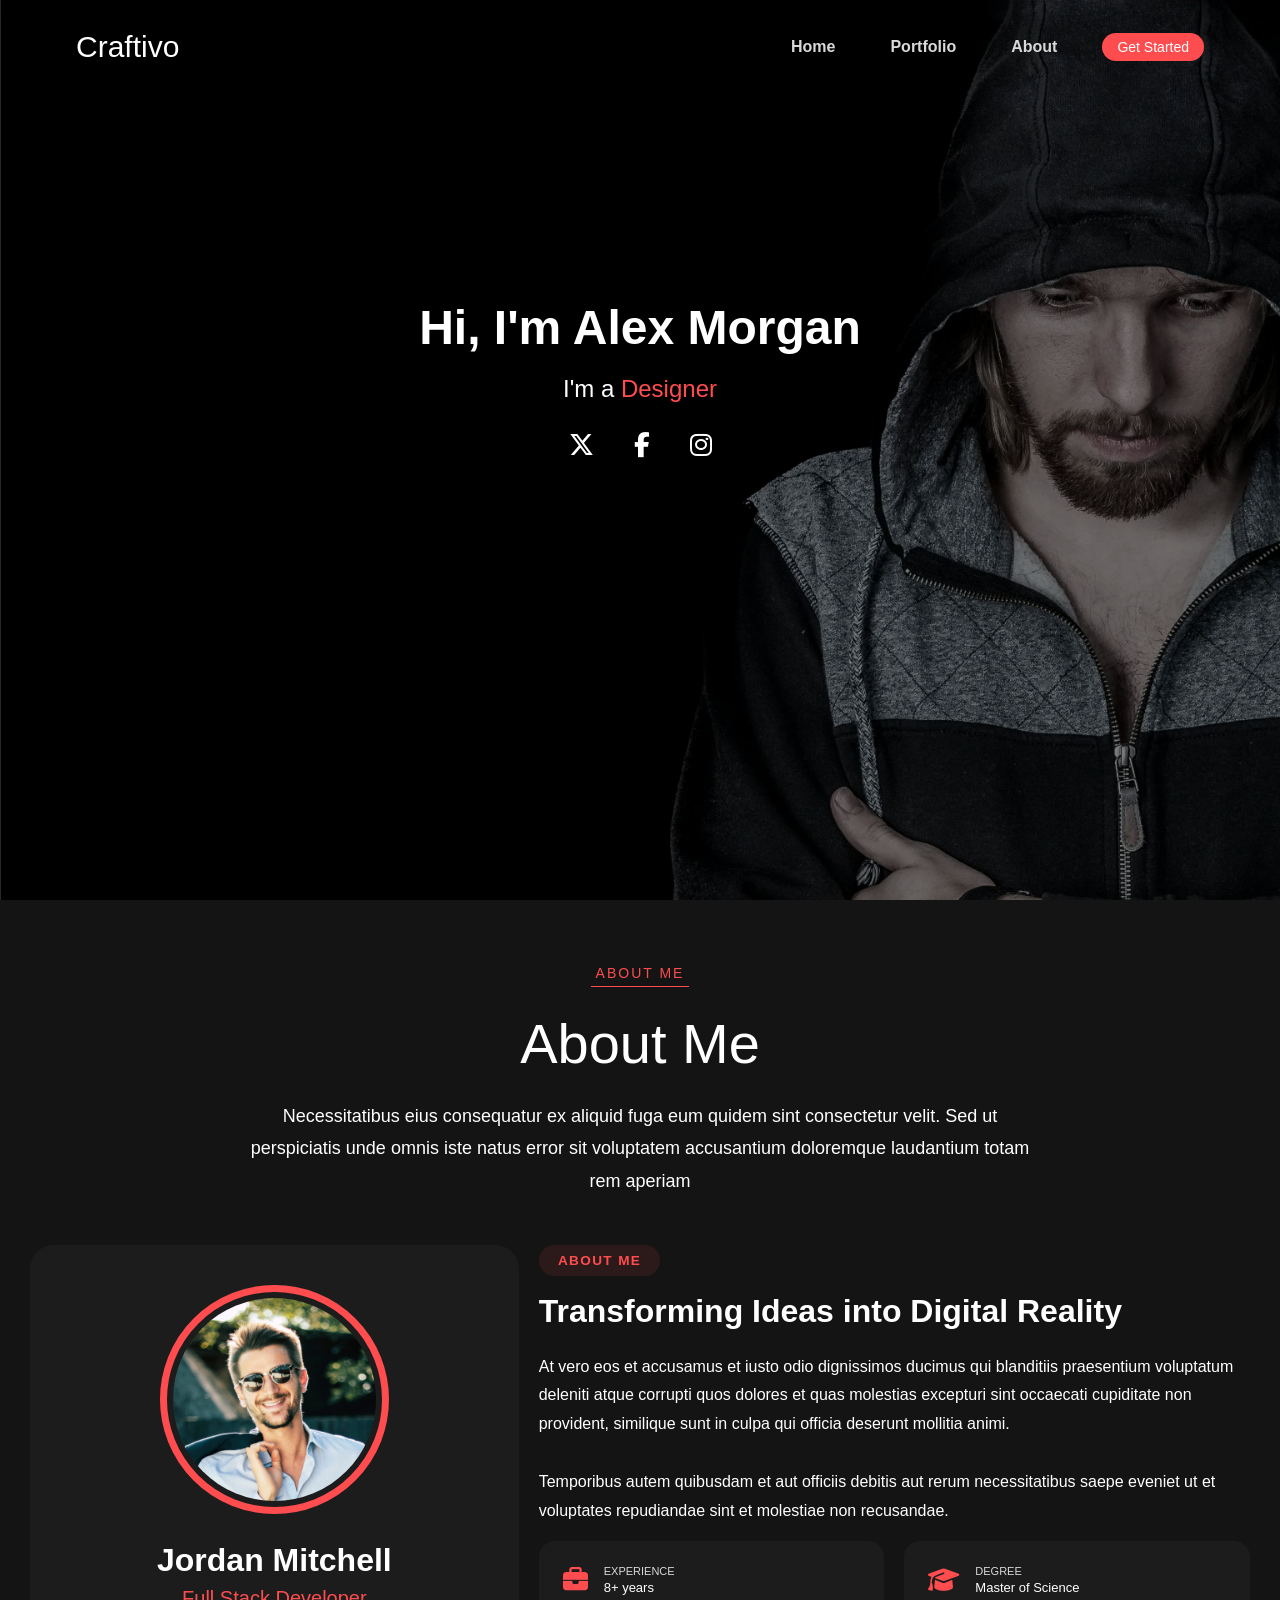
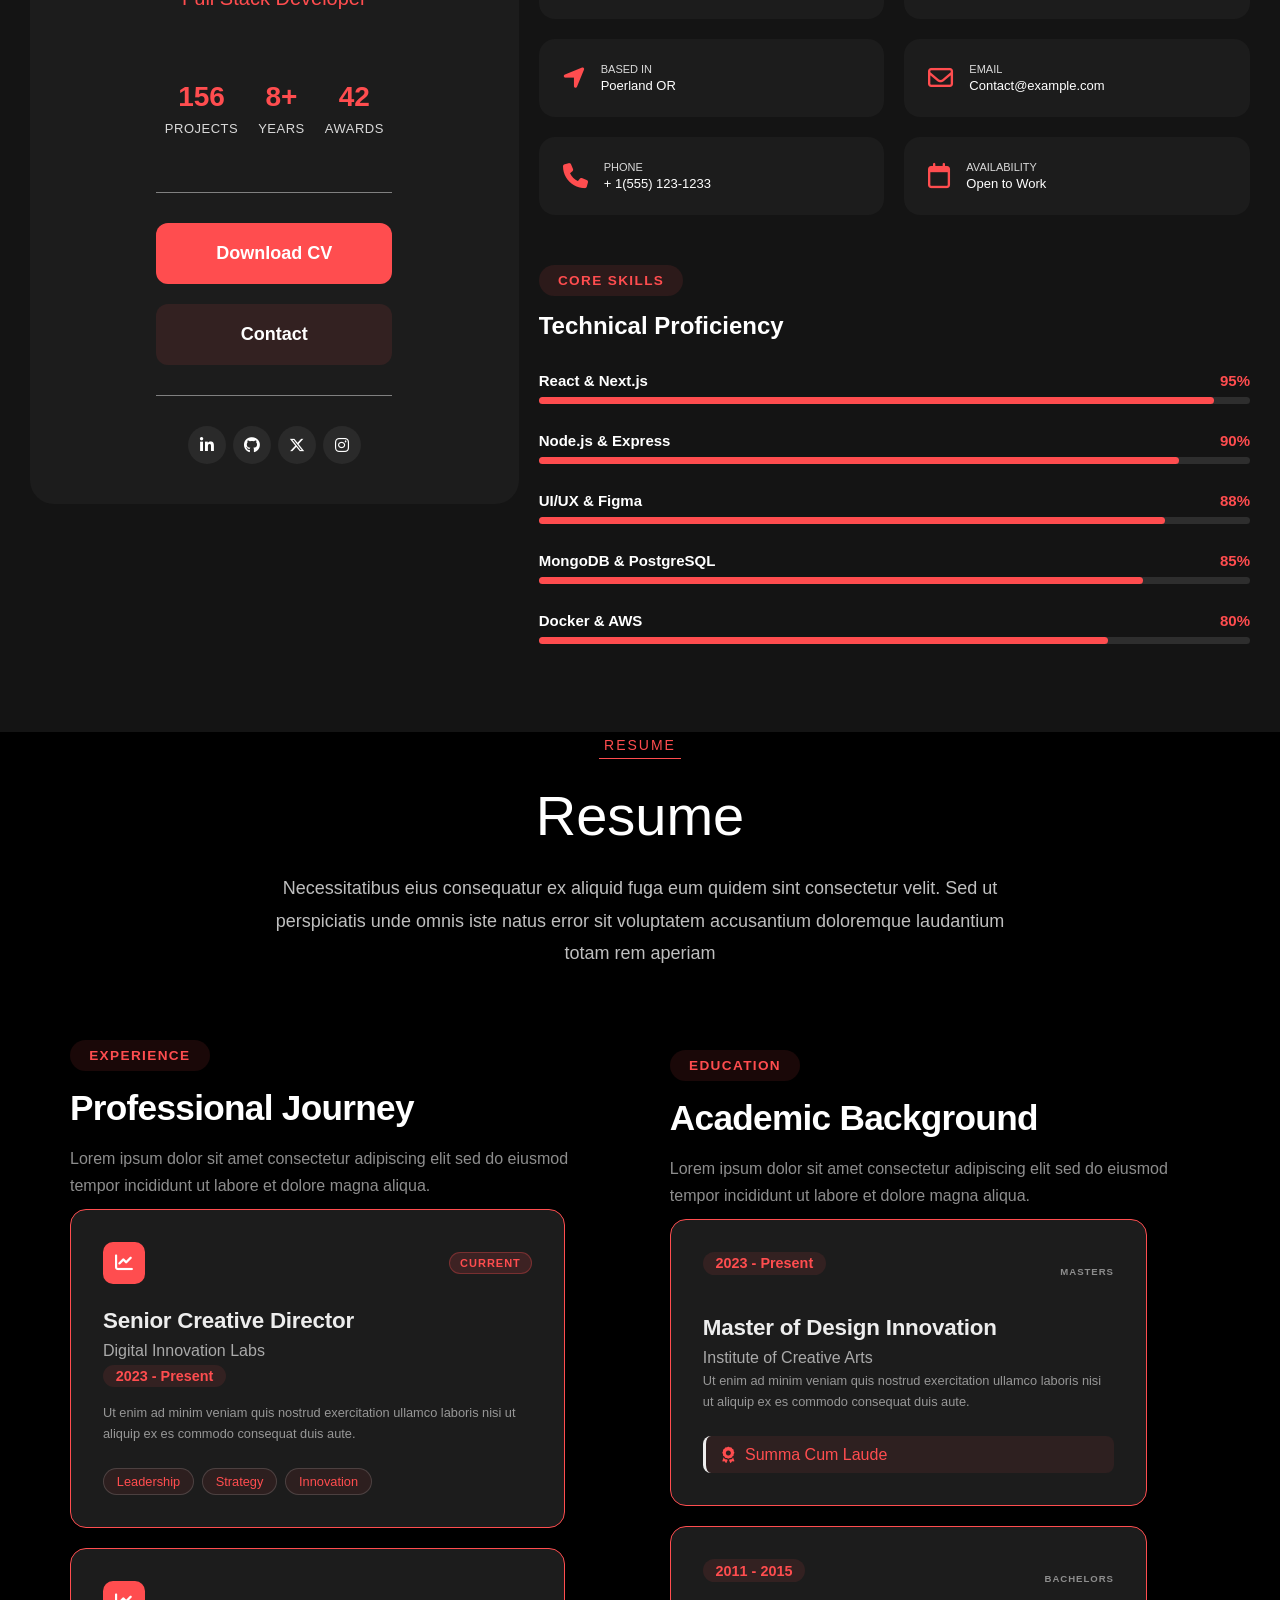
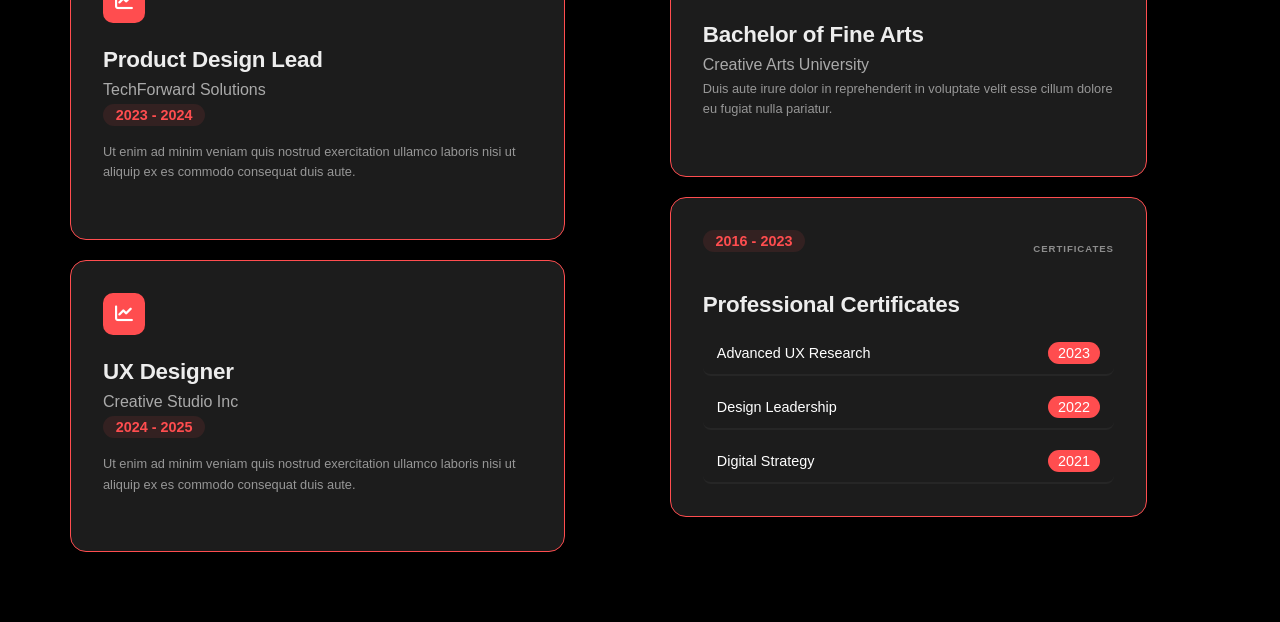
==== commit e3863af8: "Added Responsiveness to Resume Section" ====
--- a/Craftivo/index.html
+++ b/Craftivo/index.html
@@ -294,7 +294,7 @@
 
                 <div class="resume-content-left">
 
-                    <div class="resume-left heading">
+                    <div class="resume-left-heading">
                         <h5 class="section-tag">EXPERIENCE</h5>
                         <h2 class="resume-title">Professional Journey</h2>
                         <p class="resume-dec">Lorem ipsum dolor sit amet consectetur adipiscing elit sed do eiusmod
@@ -337,7 +337,7 @@
                                 laboris nisi ut aliquip ex es commodo consequat duis aute.</p>
 
                         </div>
-
+                    <!-- Resume right card -->
                         <div class="resume-card">
                             <div class="resume-card-header">
                                 <div class="resume-icon">
@@ -359,7 +359,7 @@
                 <!-- Resume Right -->
                 <div class="resume-content-right">
 
-                    <div class="resume-left heading">
+                    <div class="resume-left-heading">
                         <h5 class="section-tag">Education</h5>
                         <h2 class="resume-title">Academic Background</h2>
                         <p class="resume-dec">Lorem ipsum dolor sit amet consectetur adipiscing elit sed do eiusmod
--- a/Craftivo/style.css
+++ b/Craftivo/style.css
@@ -248,7 +248,8 @@
 
 .aboutMe-txt-top {
     text-align: center;
-    margin: 32px 102px;
+    margin: 0 auto;
+    max-width:800px;
     display: flex;
     flex-direction: column;
     align-items: center;
@@ -273,7 +274,7 @@
 }
 
 .aboutMe-desc {
-    padding: 0 18px;
+    /* padding: 0 18px; */
     font-size: 18px;
     line-height: 1.8;
     color: color-mix(in srgb, var(--default-color), transparent 25%);
@@ -546,6 +547,14 @@
 }
 
 @media (max-width: 768px) {
+    .aboutMe-sec{
+        padding: 12px;
+    }
+
+    aboutMe-txt-top{
+        padding: 0 20px;
+    }
+
     .aboutMe-txt-top h2 {
         font-size: 36px;
     }
@@ -672,6 +681,7 @@
 
     .detail-text strong {
         font-size: 13px;
+        font-weight: 700;
     }
 }
 
@@ -750,6 +760,11 @@
     color:#ededed;
     padding: 60px;
     box-sizing: border-box;
+}
+
+.resume-content-left{
+    width: 50%;
+    padding: 10px;
 }
 
 
@@ -786,13 +801,6 @@
     color: rgba(255, 255, 255, 0.75);
     text-align: center;
 }
-
-
-
-.resume-desc{
-    
-}
-
 
 .section-tag {
     display: inline-block;
@@ -823,14 +831,14 @@
     font-size: 1rem;
     line-height: 1.7;
     color: color-mix(in srgb, #d9d9d9, transparent 35%);
-    margin: 0;
+    margin: 0 0 10px 0;
 }
 
 .resume-card-section{
     display: flex;
     flex-direction: column;
-    gap:20px;
-    align-items: center;
+    gap: 20px;
+    align-items: flex-start;
 
     
 
@@ -839,7 +847,7 @@
 .resume-card {
     
     box-sizing: border-box;
-    width: 80%;
+    width: 90%;
     /* background: linear-gradient(135deg, #1c1c1c,
  color-mix(in srgb, #ff4d4f, transparent 95%)); */
  background:#1c1c1c;
@@ -848,6 +856,7 @@
     /* margin-bottom: 16px; */
     border: 1px solid rgba(255, 255, 255, 0.06);
     transition: border-color 0.3s;
+    border: 1px solid #ff4d4f;
 }
 
 .resume-card:hover {
@@ -917,6 +926,14 @@
     margin-bottom: 1rem;
 }
 
+.resume-degree{
+    font-size: 0.6rem;
+    color:  color-mix(in srgb, #d9d9d9, transparent 40%);
+    text-transform: uppercase;
+    font-weight: 600;
+    letter-spacing: 0.1em;
+}
+
 .resume-card-desc {
     font-size: 0.8rem;
     line-height: 1.6;
@@ -1013,4 +1030,71 @@
     padding: 3px 10px;
     border-radius: 20px;
     flex-shrink: 0;
+}
+
+
+@meida (max-width: 1024px){
+    .resume-content{
+        margin:32px;
+    }
+}
+
+@media (max-width: 768px){
+    .resume-section{
+        padding:20px;
+        /* align-items: center; */
+    }
+
+    .resume-content{
+        flex-direction: column;  /* stack left and right */
+        padding: 30px 15px;
+        gap: 40px;
+    }
+
+    .resume-content-left,
+    .resume-content-right {
+        width: 100%;
+        padding: 0;
+    }
+
+    .resume-card-section{
+        align-items: center;
+    }
+
+    .resume-left-heading{
+        display: flex;
+        flex-direction: column;
+        align-items: center;
+        text-align: center;
+    }
+    
+    .resume-card{
+        width: 100%;
+        display: flex;
+        flex-direction: column;
+        align-items: center;
+        gap:2px
+    }
+
+    .resume-badge.current{
+        display: none;
+    }
+
+    .resume-card-header{
+        flex-direction: column;
+    }
+
+    .timeline-award {
+        width:80%;
+    }
+
+    .certicates-list{
+        width: 80%;
+    }
+    .cert-item{
+        flex-direction: column;
+        align-items: flex-start;
+        gap:7px;
+        /* width:80% */
+    }
 }
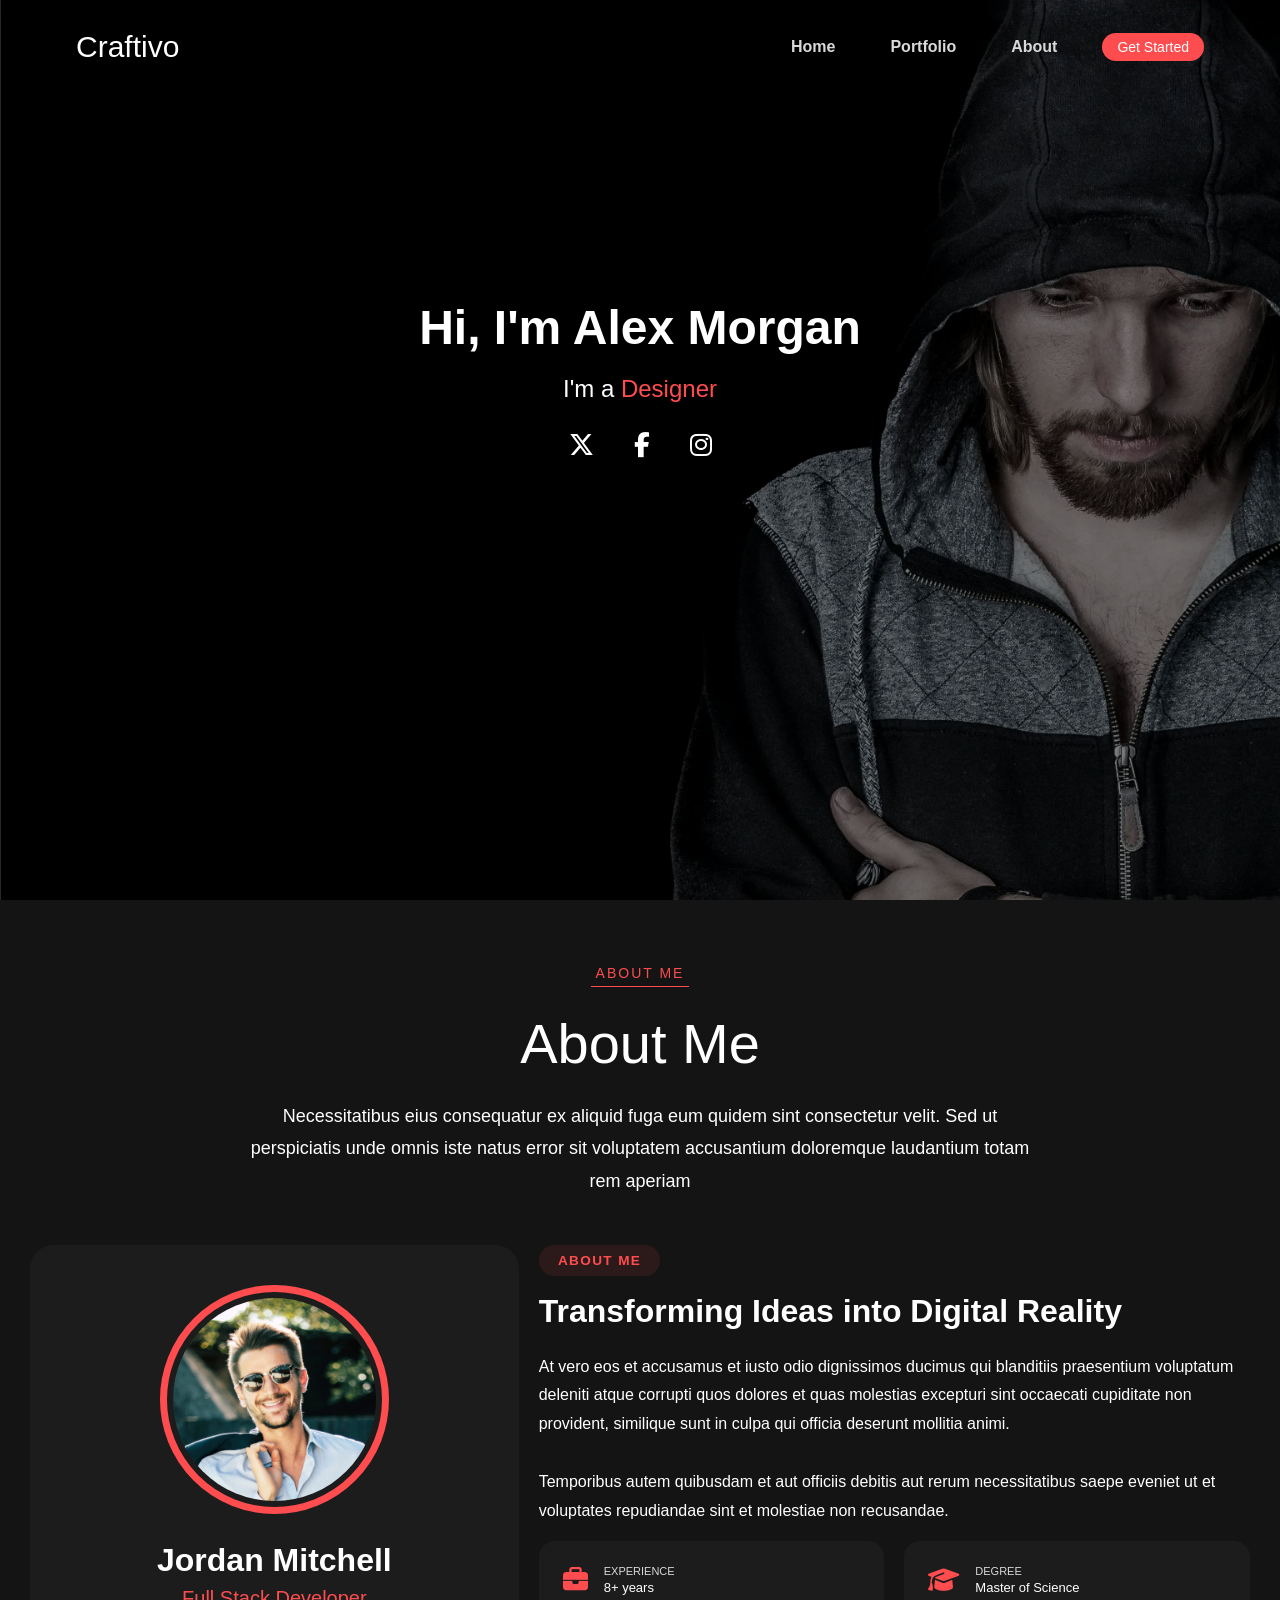
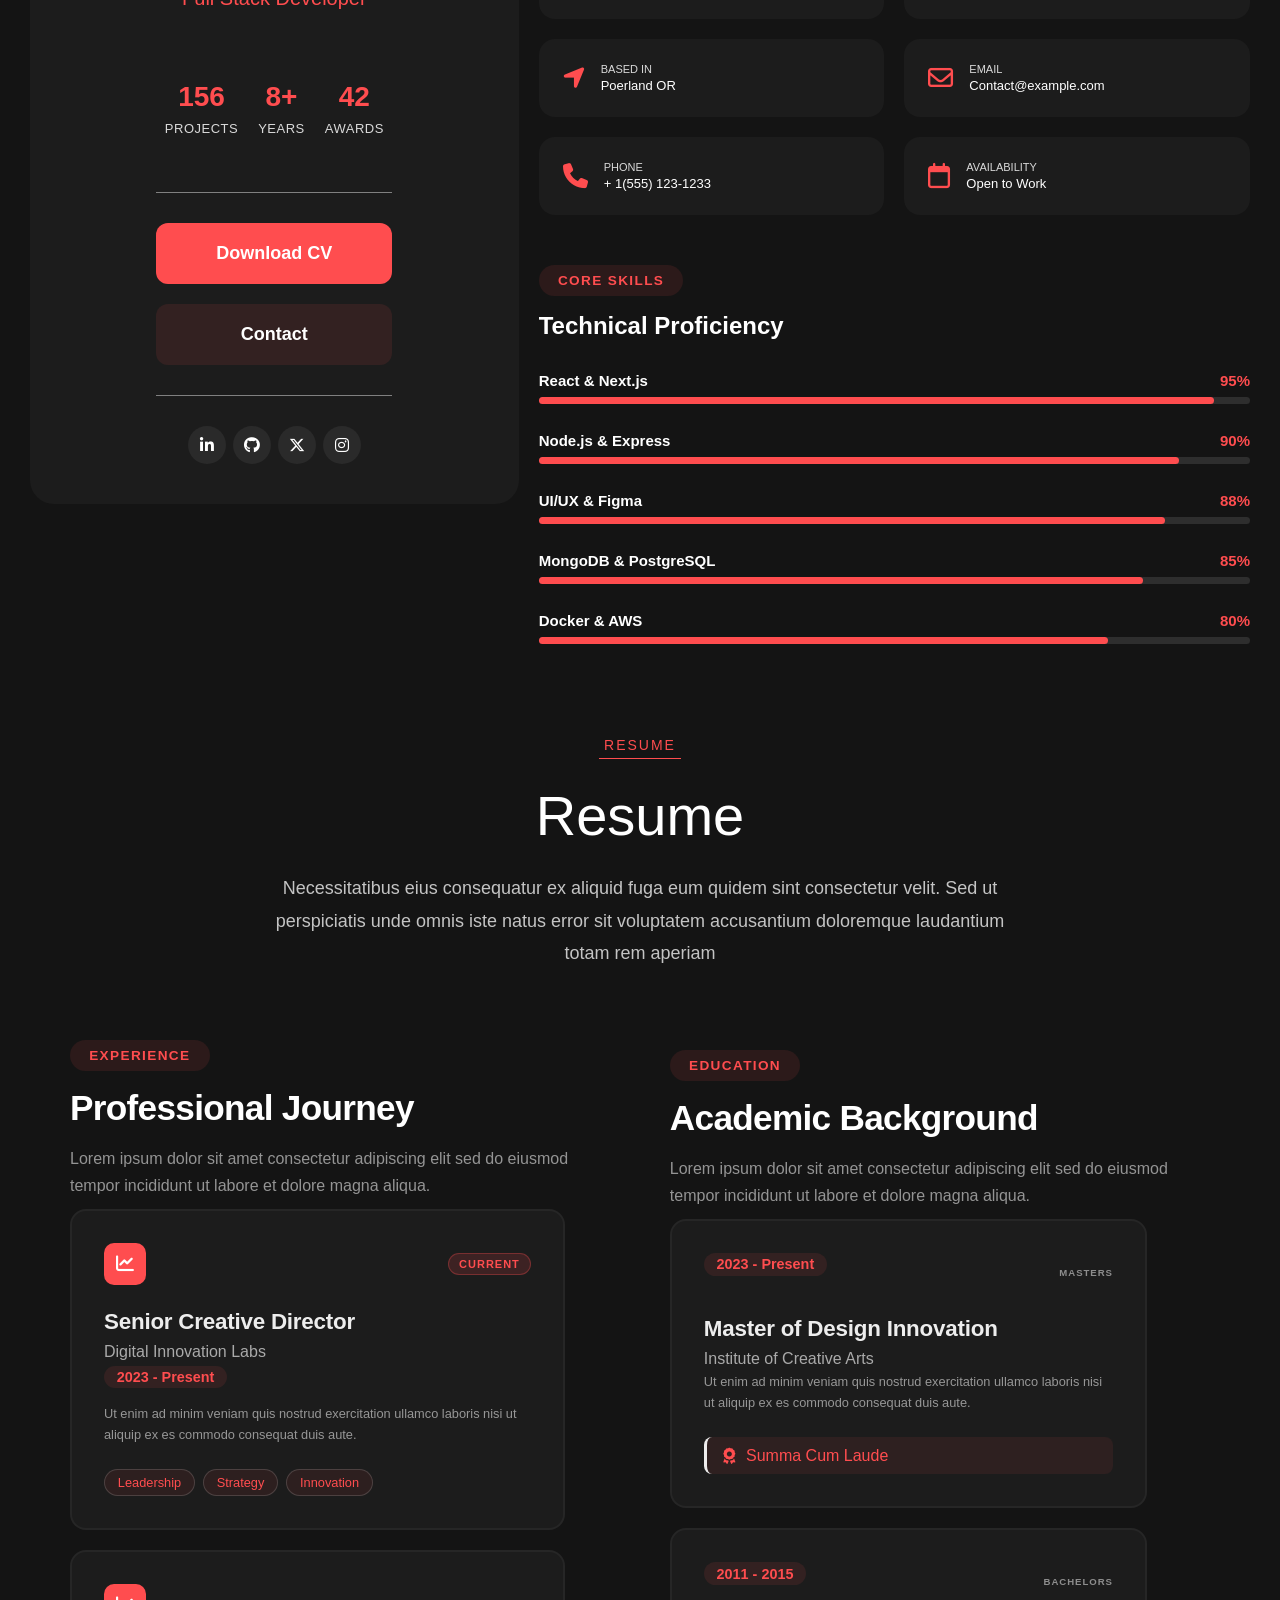
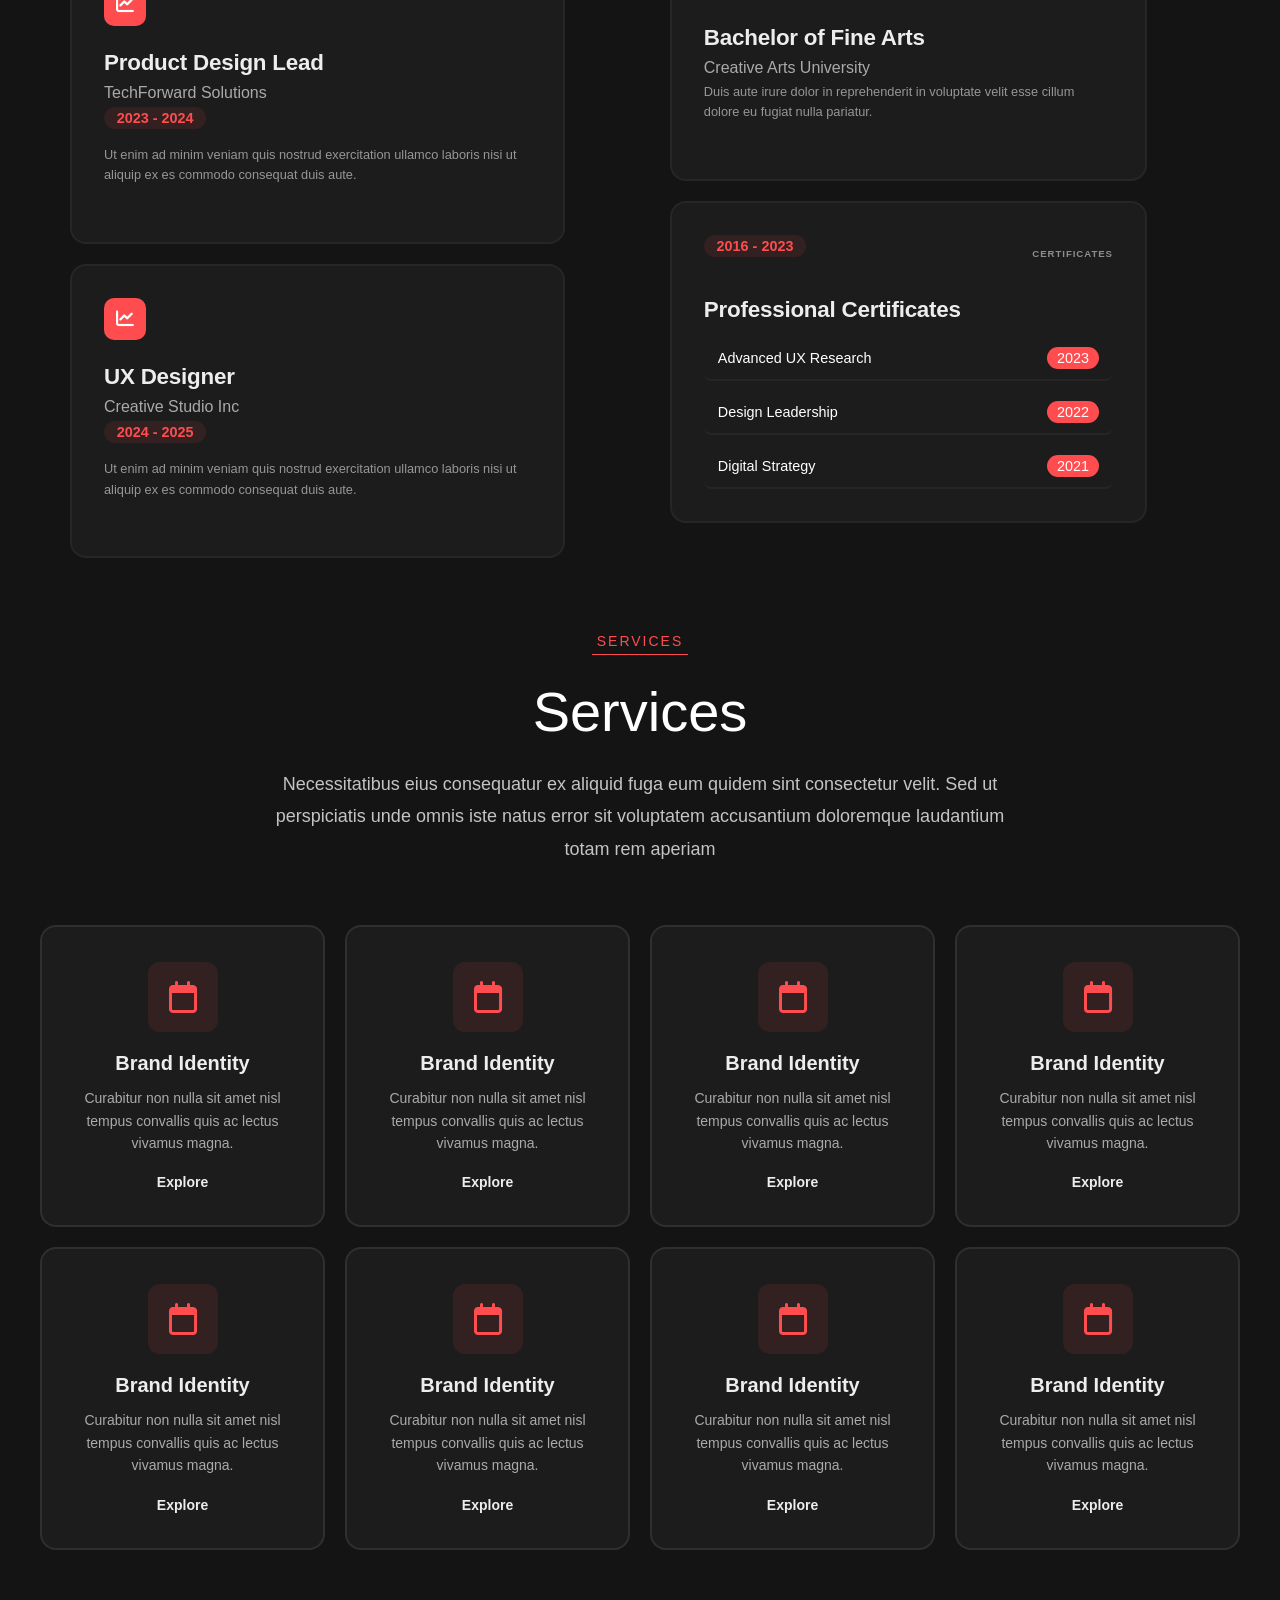
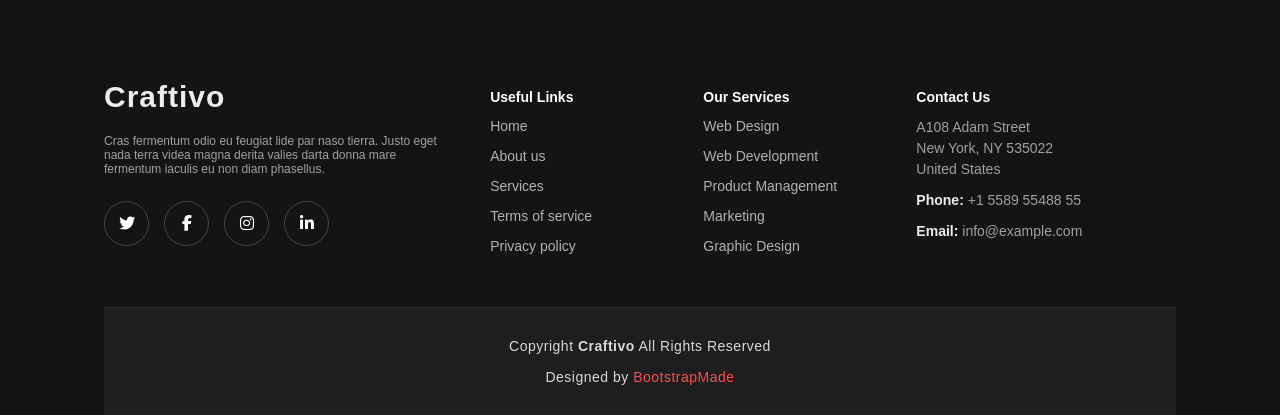
==== commit 48a0aab4: "Added Service and footer section" ====
--- a/Craftivo/index.html
+++ b/Craftivo/index.html
@@ -429,11 +429,233 @@
 
         </section>
 
+        <section class="service-section">
+
+            <div class="service-header">
+                <p class="service-title">
+                    SERVICES
+                </p>
+                <h2>
+                    Services
+                </h2>
+                <p class="service-desc">
+                    Necessitatibus eius consequatur ex aliquid fuga eum quidem sint consectetur velit. Sed ut perspiciatis unde omnis iste natus error sit voluptatem accusantium doloremque laudantium totam rem aperiam
+                </p>
+            </div>
+
+            <div class="service-card-sec">
+                <div class="service-item">
+                    <div class="icon-wrapper">
+                        <i class="fa-regular fa-calendar"></i>
+                    </div>
+                    <h4>
+                        Brand Identity
+                    </h4>
+                    <p> 
+                        Curabitur non nulla sit amet nisl tempus convallis quis ac lectus vivamus magna.
+
+                    </p>
+                    <a>Explore</a>
+
+                </div>
+
+                <div class="service-item">
+                    <div class="icon-wrapper">
+                        <i class="fa-regular fa-calendar"></i>
+                    </div>
+                    <h4>
+                        Brand Identity
+                    </h4>
+                    <p> 
+                        Curabitur non nulla sit amet nisl tempus convallis quis ac lectus vivamus magna.
+
+                    </p>
+                    <a>Explore</a>
+                    
+                </div>
+
+                <div class="service-item">
+                    <div class="icon-wrapper">
+                        <i class="fa-regular fa-calendar"></i>
+                    </div>
+                    <h4>
+                        Brand Identity
+                    </h4>
+                    <p> 
+                        Curabitur non nulla sit amet nisl tempus convallis quis ac lectus vivamus magna.
+
+                    </p>
+                    <a>Explore</a>
+                    
+                </div>
+
+                <div class="service-item">
+                    <div class="icon-wrapper">
+                        <i class="fa-regular fa-calendar"></i>
+                    </div>
+                    <h4>
+                        Brand Identity
+                    </h4>
+                    <p> 
+                        Curabitur non nulla sit amet nisl tempus convallis quis ac lectus vivamus magna.
+
+                    </p>
+                    <a>Explore</a>
+                    
+                </div>
+
+                <div class="service-item">
+                    <div class="icon-wrapper">
+                        <i class="fa-regular fa-calendar"></i>
+                    </div>
+                    <h4>
+                        Brand Identity
+                    </h4>
+                    <p> 
+                        Curabitur non nulla sit amet nisl tempus convallis quis ac lectus vivamus magna.
+
+                    </p>
+                    <a>Explore</a>
+                    
+                </div>
+
+                <div class="service-item">
+                    <div class="icon-wrapper">
+                        <i class="fa-regular fa-calendar"></i>
+                    </div>
+                    <h4>
+                        Brand Identity
+                    </h4>
+                    <p> 
+                        Curabitur non nulla sit amet nisl tempus convallis quis ac lectus vivamus magna.
+
+                    </p>
+                    <a>Explore</a>
+                    
+                </div>
+
+                <div class="service-item">
+                    <div class="icon-wrapper">
+                        <i class="fa-regular fa-calendar"></i>
+                    </div>
+                    <h4>
+                        Brand Identity
+                    </h4>
+                    <p> 
+                        Curabitur non nulla sit amet nisl tempus convallis quis ac lectus vivamus magna.
+
+                    </p>
+                    <a>Explore</a>
+                </div>
+
+                <div class="service-item">
+                    <div class="icon-wrapper">
+                        <i class="fa-regular fa-calendar"></i>
+                    </div>
+                    <h4>
+                        Brand Identity
+                    </h4>
+                    <p> 
+                        Curabitur non nulla sit amet nisl tempus convallis quis ac lectus vivamus magna.
+
+                    </p>
+                    <a>Explore</a>
+                    <!-- <span><i class="fa-thin fa-arrow-right"></i></span> -->
+                </div>
+
+                
+            </div>
+
+
+
+        </section>
+
 
 
 
 
     </main>
+
+    <footer class="footer-section">
+        <div class="footer-container">
+            <!-- Footer Top -->
+            <div class="footer-top">
+                <!-- Column 1: Brand & Social -->
+                <div class="footer-col footer-brand">
+                    <h2 class="brand-name">Craftivo</h2>
+                    <p class="brand-description">
+                        Cras fermentum odio eu feugiat lide par naso tierra. Justo eget nada terra videa magna derita valies darta donna mare fermentum iaculis eu non diam phasellus.
+                    </p>
+                    <div class="social-links">
+                        <a href="" class="social-icon" >
+                            <i class="fab fa-twitter"></i>
+                        </a>
+                        <a href="" class="social-icon" >
+                            <i class="fab fa-facebook-f"></i>
+                        </a>
+                        <a href="" class="social-icon" >
+                            <i class="fab fa-instagram"></i>
+                        </a>
+                        <a href="" class="social-icon" >
+                            <i class="fab fa-linkedin-in"></i>
+                        </a>
+                    </div>
+                </div>
+ 
+                <!-- Column 2: Useful Links -->
+                <div class="footer-col">
+                    <h3 class="footer-title">Useful Links</h3>
+                    <ul class="footer-links">
+                        <li><a href="">Home</a></li>
+                        <li><a href="">About us</a></li>
+                        <li><a href="">Services</a></li>
+                        <li><a href="">Terms of service</a></li>
+                        <li><a href="">Privacy policy</a></li>
+                    </ul>
+                </div>
+ 
+                <!-- Column 3: Our Services -->
+                <div class="footer-col">
+                    <h3 class="footer-title">Our Services</h3>
+                    <ul class="footer-links">
+                        <li><a href="">Web Design</a></li>
+                        <li><a href="">Web Development</a></li>
+                        <li><a href="">Product Management</a></li>
+                        <li><a href="">Marketing</a></li>
+                        <li><a href="">Graphic Design</a></li>
+                    </ul>
+                </div>
+ 
+                <!-- Column 4: Contact Us -->
+                <div class="footer-col">
+                    <h3 class="footer-title">Contact Us</h3>
+                    <div class="contact-info">
+                        <p class="contact-item">
+                            A108 Adam Street<br>
+                            New York, NY 535022<br>
+                            United States
+                        </p>
+                        <p class="contact-item">
+                            <strong>Phone:</strong> +1 5589 55488 55
+                        </p>
+                        <p class="contact-item">
+                            <strong>Email:</strong> info@example.com
+                        </p>
+                    </div>
+                </div>
+            </div>
+ 
+            <!-- Footer Bottom -->
+            <div class="footer-bottom">
+                <div class="copyright">
+                     Copyright <strong>Craftivo</strong> All Rights Reserved
+                </div>
+                <div class="credits">
+                    Designed by <a href="https://bootstrapmade.com/demo/Craftivo/" class="designer-link">BootstrapMade</a>
+                </div>
+            </div>
+        </div>
+    </footer>
 </body>
 
 </html>
--- a/Craftivo/style.css
+++ b/Craftivo/style.css
@@ -249,7 +249,7 @@
 .aboutMe-txt-top {
     text-align: center;
     margin: 0 auto;
-    max-width:800px;
+    max-width: 800px;
     display: flex;
     flex-direction: column;
     align-items: center;
@@ -540,18 +540,17 @@
         font-size: 26px;
     }
 
-    /* 2-col grid stays, fits well at 1024 */
     .details-grid {
         grid-template-columns: repeat(2, 1fr);
     }
 }
 
 @media (max-width: 768px) {
-    .aboutMe-sec{
+    .aboutMe-sec {
         padding: 12px;
     }
 
-    aboutMe-txt-top{
+    aboutMe-txt-top {
         padding: 0 20px;
     }
 
@@ -746,23 +745,23 @@
 
 
 /* Resume Section */
-.resume-section{
-    background: black;
+.resume-section {
+    background: #141414;
     box-sizing: border-box;
     display: flex;
     flex-direction: column;
     align-items: center;
-} 
+}
 
 .resume-content {
     display: flex;
     gap: 20px;
-    color:#ededed;
+    color: #ededed;
     padding: 60px;
     box-sizing: border-box;
 }
 
-.resume-content-left{
+.resume-content-left {
     width: 50%;
     padding: 10px;
 }
@@ -834,33 +833,36 @@
     margin: 0 0 10px 0;
 }
 
-.resume-card-section{
+.resume-card-section {
     display: flex;
     flex-direction: column;
     gap: 20px;
     align-items: flex-start;
 
-    
+
 
 }
 
 .resume-card {
-    
+
     box-sizing: border-box;
     width: 90%;
-    /* background: linear-gradient(135deg, #1c1c1c,
- color-mix(in srgb, #ff4d4f, transparent 95%)); */
- background:#1c1c1c;
+   
+    background: #1c1c1c;
     border-radius: 16px;
     padding: 32px;
     /* margin-bottom: 16px; */
-    border: 1px solid rgba(255, 255, 255, 0.06);
+    border: 2px solid color-mix(in srgb, #d9d9d9, transparent 95%);
+
     transition: border-color 0.3s;
-    border: 1px solid #ff4d4f;
+    /* border: 1px solid #ff4d4f; */
 }
 
 .resume-card:hover {
     border-color: rgba(255, 77, 79, 0.3);
+    box-shadow: 0 10px 30px 
+ color-mix(in srgb, #d9d9d9, transparent 80%);
+ transform: translateX(5px);
 }
 
 .resume-card-header {
@@ -926,9 +928,9 @@
     margin-bottom: 1rem;
 }
 
-.resume-degree{
+.resume-degree {
     font-size: 0.6rem;
-    color:  color-mix(in srgb, #d9d9d9, transparent 40%);
+    color: color-mix(in srgb, #d9d9d9, transparent 40%);
     text-transform: uppercase;
     font-weight: 600;
     letter-spacing: 0.1em;
@@ -950,7 +952,8 @@
 }
 
 .tag {
-    background: color-mix(in srgb, #ff4d4f, transparent 92%);;
+    background: color-mix(in srgb, #ff4d4f, transparent 92%);
+    ;
     font-size: 0.8rem;
     padding: 0.3rem 0.8rem;
     border-radius: 20px;
@@ -960,13 +963,13 @@
 
 /* Resume Section Right */
 
-.resume-content-right{
+.resume-content-right {
     /* background: red; */
     width: 50%;
     padding: 20px;
 }
 
-.resume-heading{
+.resume-heading {
     display: flex;
     flex-direction: column;
     align-items: flex-start;
@@ -974,25 +977,25 @@
 
 
 
-.timeline-award{
+.timeline-award {
     display: flex;
     align-items: center;
     gap: 0.7rem;
-    background: 
- color-mix(in srgb, #ff4d4f, transparent 92%);
+    background:
+        color-mix(in srgb, #ff4d4f, transparent 92%);
     padding: 0.6rem 1rem;
     border-radius: 8px;
     border-left: 3px solid;
 }
 
-.timeline-award span{
+.timeline-award span {
     border: none;
-    color:#ff4d4f;
-}
-
-.timeline-award i{
+    color: #ff4d4f;
+}
+
+.timeline-award i {
     font-size: 1rem;
-    color:#ff4d4f;
+    color: #ff4d4f;
 }
 
 .certicates-list {
@@ -1008,8 +1011,7 @@
     align-items: center;
     padding: 10px 14px;
     /* background: rgba(255, 255, 255, 0.04); */
-    border-bottom: 2px solid
- color-mix(in srgb, #d9d9d9, transparent 95%);
+    border-bottom: 2px solid color-mix(in srgb, #d9d9d9, transparent 95%);
     border-radius: 8px;
     transition: border-color 0.2s;
 }
@@ -1033,20 +1035,21 @@
 }
 
 
-@meida (max-width: 1024px){
-    .resume-content{
-        margin:32px;
-    }
-}
-
-@media (max-width: 768px){
-    .resume-section{
-        padding:20px;
+@meida (max-width: 1024px) {
+    .resume-content {
+        margin: 32px;
+    }
+}
+
+@media (max-width: 768px) {
+    .resume-section {
+        padding: 20px;
         /* align-items: center; */
     }
 
-    .resume-content{
-        flex-direction: column;  /* stack left and right */
+    .resume-content {
+        flex-direction: column;
+        /* stack left and right */
         padding: 30px 15px;
         gap: 40px;
     }
@@ -1057,44 +1060,477 @@
         padding: 0;
     }
 
-    .resume-card-section{
+    .resume-card-section {
         align-items: center;
     }
 
-    .resume-left-heading{
+    .resume-left-heading {
         display: flex;
         flex-direction: column;
         align-items: center;
         text-align: center;
     }
-    
-    .resume-card{
+
+    .resume-card {
         width: 100%;
         display: flex;
         flex-direction: column;
         align-items: center;
-        gap:2px
-    }
-
-    .resume-badge.current{
+        gap: 2px
+    }
+
+    .resume-badge.current {
         display: none;
     }
 
-    .resume-card-header{
+    .resume-card-header {
         flex-direction: column;
     }
 
     .timeline-award {
-        width:80%;
-    }
-
-    .certicates-list{
         width: 80%;
     }
-    .cert-item{
+
+    .certicates-list {
+        width: 80%;
+    }
+
+    .cert-item {
         flex-direction: column;
         align-items: flex-start;
-        gap:7px;
+        gap: 7px;
         /* width:80% */
     }
+}
+
+
+/* Service Section */
+
+.service-section {
+    background: #141414;
+    box-sizing: border-box;
+    display: flex;
+    flex-direction: column;
+    align-items: center;
+}
+
+.service-header {
+    text-align: center;
+    margin-top: 0;
+    /* margin: 32px auto; */
+    max-width: 800px;
+    /* padding: 0 16px; */
+    display: flex;
+    flex-direction: column;
+    align-items: center;
+    gap: 24px;
+    padding: 0 12px 60px;
+}
+
+.service-title {
+    font-size: 14px;
+    color: #ff4d4f;
+    letter-spacing: 2px;
+    border-bottom: 1px solid #ff4d4f;
+    padding: 5px;
+}
+
+.service-header h2 {
+    font-size: 56px;
+    font-weight: 300;
+    color: white;
+}
+
+.service-desc {
+    font-size: 18px;
+    line-height: 1.8;
+    color: rgba(255, 255, 255, 0.75);
+    text-align: center;
+}
+
+
+/* Service Cards */
+
+/* .service-section{
+    padding:100px;
+} */
+
+.service-card-sec{
+    /* margin: 0 104px ; */
+    /* max-width: 1200px; */
+    /* margin:0 auto; */
+    box-sizing: border-box;
+    width: 100%;
+    padding:0 40px 70px;
+    gap: 20px;
+    display: grid;
+    grid-template-columns: repeat(auto-fill, minmax(250px, 1fr));
+    /* grid-template-columns: repeat(4, 1fr); */
+}
+
+.service-item {
+    box-sizing: border-box;
+    background: #1c1c1c;
+    padding: 35px 25px;
+    display: flex;
+    flex-direction: column;
+    align-items: center;
+
+    background: #1c1c1c;
+    border: 2px solid
+ color-mix(in srgb, #d9d9d9, transparent 90%);
+    border-radius: 16px;
+    /* padding: 35px 25px; */
+    text-align: center;
+    height: 100%;
+    transition: all 0.3s ease;
+    /* position: relative;
+    overflow: hidden; */
+}
+
+.service-item:hover {
+    transform: translateY(-3px);
+    border: 2px solid #ff4d4f;
+    box-shadow: 0 15px 35px rgba(236, 229, 229, 0.4);
+    
+}
+
+.service-item:hover a{
+    color:#ff4d4f
+}
+
+.icon-wrapper {
+    width: 70px;
+    height: 70px;
+    margin: 0 auto 20px;
+    background:
+        color-mix(in srgb, #ff4d4f, transparent 90%);
+    color: var(--accent-color);
+    border-radius: 12px;
+    display: flex;
+    align-items: center;
+    justify-content: center;
+    transition: all 0.3s ease;
+}
+
+.icon-wrapper:hover{
+    transform: rotate(20deg);
+}
+
+.icon-wrapper i {
+    font-size: 32px;
+    color: #ff4d4f;
+
+}
+
+.service-item h4 {
+    margin-bottom: 12px;
+    font-size: 20px;
+    color: #ededed;
+}
+
+.service-item p {
+    font-size: 14px;
+    line-height: 1.6;
+    color: color-mix(in srgb, #d9d9d9, transparent 25%);
+    margin-bottom: 20px;
+
+}
+
+.service-item a {
+    color: #ededed;
+    font-weight: 600;
+    font-size: 14px;
+    text-decoration: none;
+    transition: all 0.3s ease;
+}
+
+
+@media (max-width){
+    .service-card-sec{
+        /* grid-template-columns: repeat(auto-fill, minmax(180px, 1fr)); */
+    padding: 30px;
+    }
+}
+
+
+
+/* Footer */
+
+/* * {
+    margin: 0;
+    padding: 0;
+    box-sizing: border-box;
+}
+
+body {
+    font-family: 'Segoe UI', Tahoma, Geneva, Verdana, sans-serif;
+    background-color: #0a0a0a;
+    color: #ffffff;
+    line-height: 1.6;
+} */
+
+/* Footer Section */
+.footer-section {
+    background-color: #141414;
+    /* background: red; */
+    padding: 60px 0 0;
+    /* margin-top: 80px; */
+}
+
+.footer-container {
+    /* background: blue; */
+    /* max-width: 1200px; */
+    max-width: 90%;
+    margin: 0 auto;
+    padding: 0 40px;
+}
+
+/* Footer Top - Grid Layout */
+.footer-top {
+    display: grid;
+    grid-template-columns: 2fr 1fr 1fr 1.5fr;
+    gap: 40px;
+    padding-bottom: 40px;
+    border-bottom: 1px solid rgba(255, 255, 255, 0.1);
+}
+
+/* Brand Column */
+.footer-brand {
+    max-width: 400px;
+}
+
+.brand-name {
+    font-size: 30px;
+    font-weight: 700;
+    color: #ededed;
+    letter-spacing: 1px;
+    margin-bottom: 20px;
+}
+
+.brand-description {
+    font-size: 12px;
+    /* line-height: 1.8; */
+    color: #a0a0a0;
+    margin-bottom: 25px;
+}
+
+/* Social Links */
+.social-links {
+    display: flex;
+    gap: 15px;
+}
+
+.social-icon {
+    width: 45px;
+    height: 45px;
+    background-color: transparent;
+    border: 1px solid rgba(255, 255, 255, 0.2);
+    border-radius: 50%;
+    display: flex;
+    align-items: center;
+    justify-content: center;
+    color: #ffffff;
+    text-decoration: none;
+    transition: all 0.3s ease;
+}
+
+.social-icon:hover {
+    /* background-color: #ff4655; */
+    border-color: #ff4d4f;
+    color: #ff4d4f;
+    transform: translateY(-3px);
+}
+
+.social-icon i {
+    font-size: 16px;
+}
+
+
+.footer-col {
+    display: flex;
+    flex-direction: column;
+}
+
+.footer-title {
+    font-size: 14px;
+    font-weight: bold;
+    color: #ffffff;
+    /* margin-bottom: 20px; */
+    /* position: relative; */
+    padding: 9px 0 12px;
+}
+
+/* Footer Links */
+.footer-links {
+    list-style: none;
+}
+
+.footer-links li {
+    margin-bottom: 12px;
+}
+
+.footer-links a {
+    color: color-mix(in srgb, #d9d9d9, transparent 20%);;
+    text-decoration: none;
+    font-size: 14px;
+    transition: all 0.3s ease;
+    /* display: inline-block; */
+}
+
+.footer-links a:hover {
+    color: #ff4d4f;
+    padding-left: 5px;
+}
+
+/* Contact Info */
+.contact-info {
+    display: flex;
+    flex-direction: column;
+    gap: 10px;
+}
+
+.contact-item {
+    font-size: 14px;
+    line-height: 1.5;
+    color: #a0a0a0;
+}
+
+.contact-item strong {
+    color: #ededed;
+    font-size: 14px;
+    font-weight: bold;
+}
+
+/* Footer Bottom */
+.footer-bottom {
+    padding: 30px 0;
+    /* margin: 0 auto; */
+    background-color: color-mix(in srgb, #d9d9d9, transparent 95%);;
+    display: flex;
+    flex-direction: column;
+    justify-content: space-between;
+    align-items: center;
+    flex-wrap: wrap;
+    gap: 15px;
+    
+}
+
+.copyright {
+    letter-spacing: 0.5px;
+    font-size: 14px;
+    color: #d9d9d9;
+}
+
+.copyright strong {
+    color: #d9d9d9;
+    font-weight: 600;
+}
+
+.credits {
+    letter-spacing: 0.5px;
+    font-size: 14px;
+    color: #d9d9d9;
+}
+
+.designer-link {
+    color: #ff4d4f;
+    text-decoration: none;
+    transition: color 0.3s ease;
+}
+
+
+
+
+
+
+@media (max-width: 1024px) {
+    .footer-container {
+        padding: 0 30px;
+    }
+
+    .footer-top {
+        grid-template-columns: 1fr 1fr 1fr 1fr;
+        gap: 30px;
+    }
+
+    .footer-brand {
+        grid-column: 1 / -1;
+        max-width: 100%;
+    }
+}
+
+@media (max-width: 768px) {
+    .footer-section {
+        padding: 20px 0 0;
+        /* margin-top: 60px; */
+    }
+
+    .footer-container {
+        padding: 0 20px;
+    }
+
+    .footer-top {
+        grid-template-columns: 1fr;
+        gap: 35px;
+        padding-bottom: 30px;
+    }
+
+    .footer-brand {
+        grid-column: 1;
+        text-align: center;
+    }
+
+    .brand-name {
+        font-size: 24px;
+    }
+
+    .social-links {
+        justify-content: center;
+    }
+
+    .footer-col {
+        text-align: center;
+    }
+
+    .footer-links a:hover {
+        padding-left: 0;
+    }
+
+    .footer-bottom {
+        flex-direction: column;
+        text-align: center;
+        padding: 25px 0;
+    }
+}
+
+
+@media (max-width: 480px) {
+    .footer-container {
+        padding: 0 15px;
+    }
+
+    .brand-description {
+        font-size: 13px;
+    }
+
+    .social-icon {
+        width: 40px;
+        height: 40px;
+    }
+
+    .social-icon i {
+        font-size: 14px;
+    }
+
+    .footer-title {
+        font-size: 16px;
+    }
+
+    .footer-links a,
+    .contact-item,
+    .copyright,
+    .credits {
+        font-size: 13px;
+    }
 }
